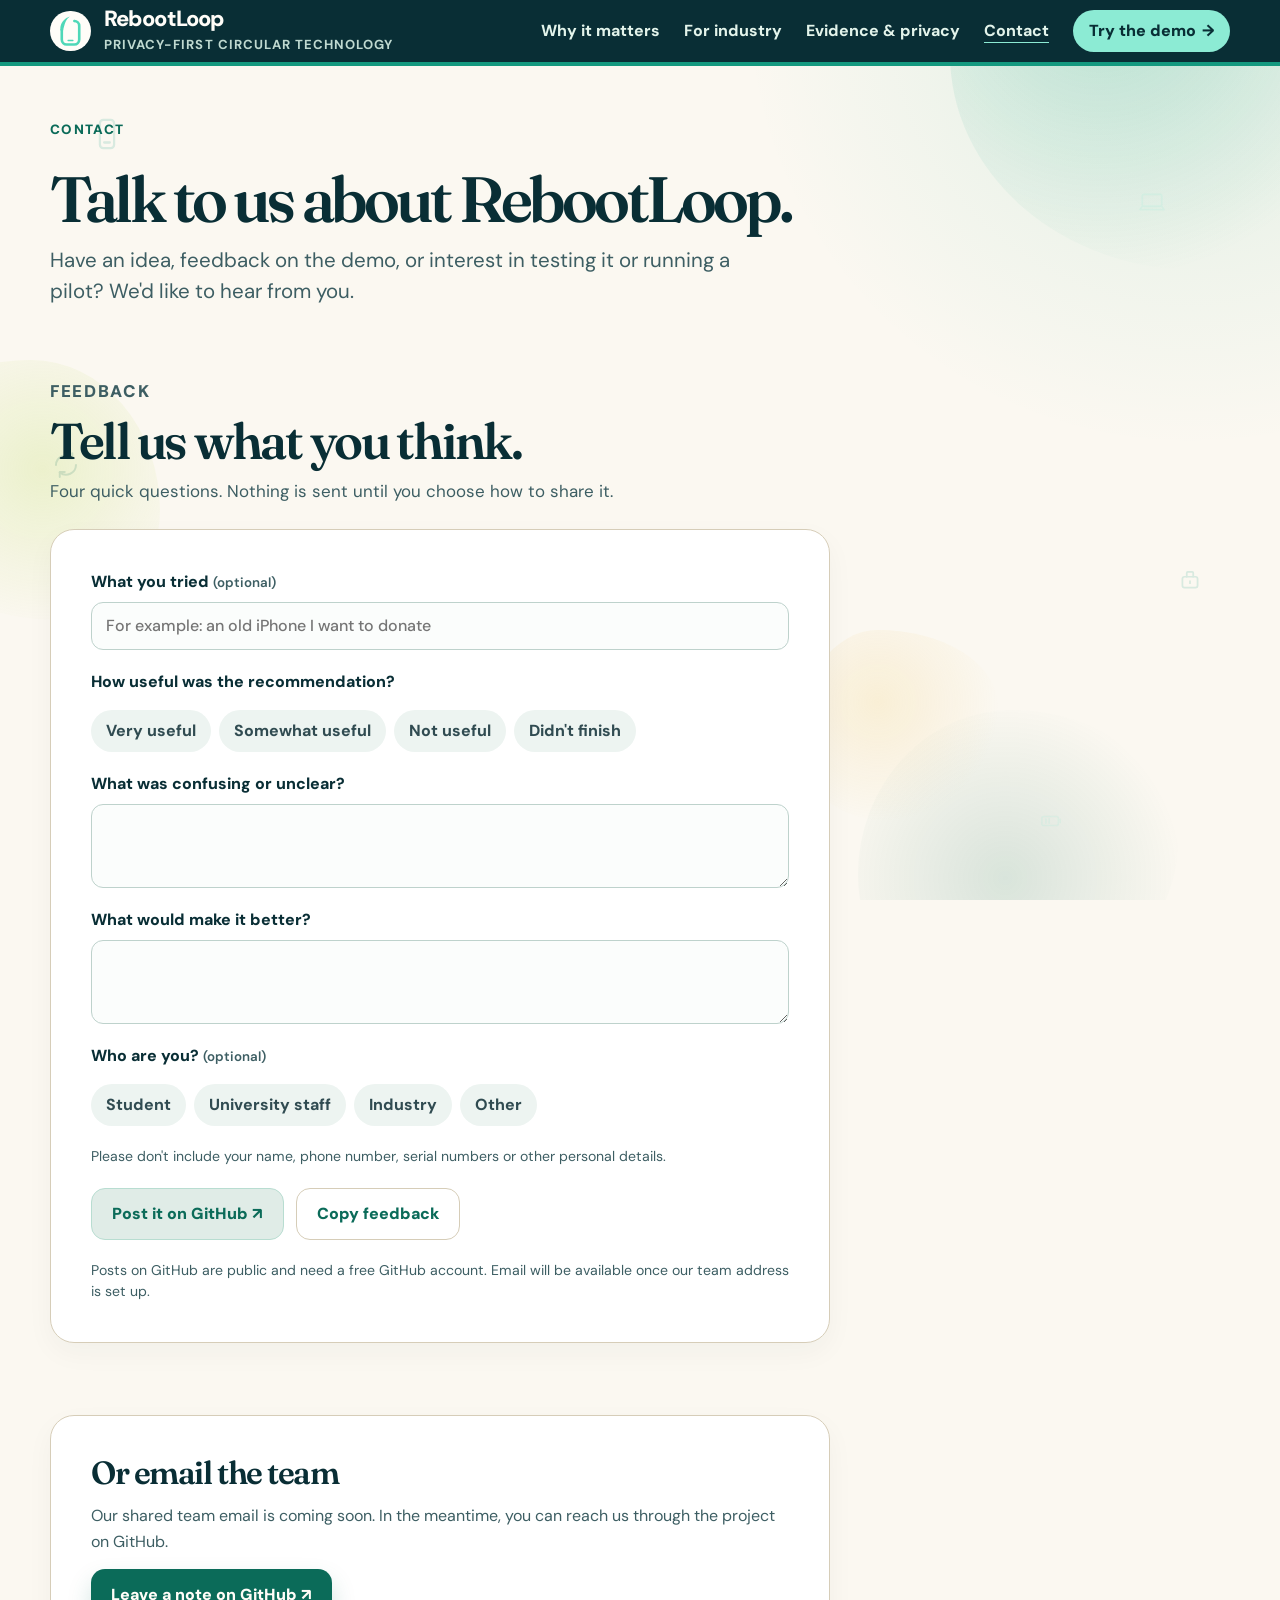
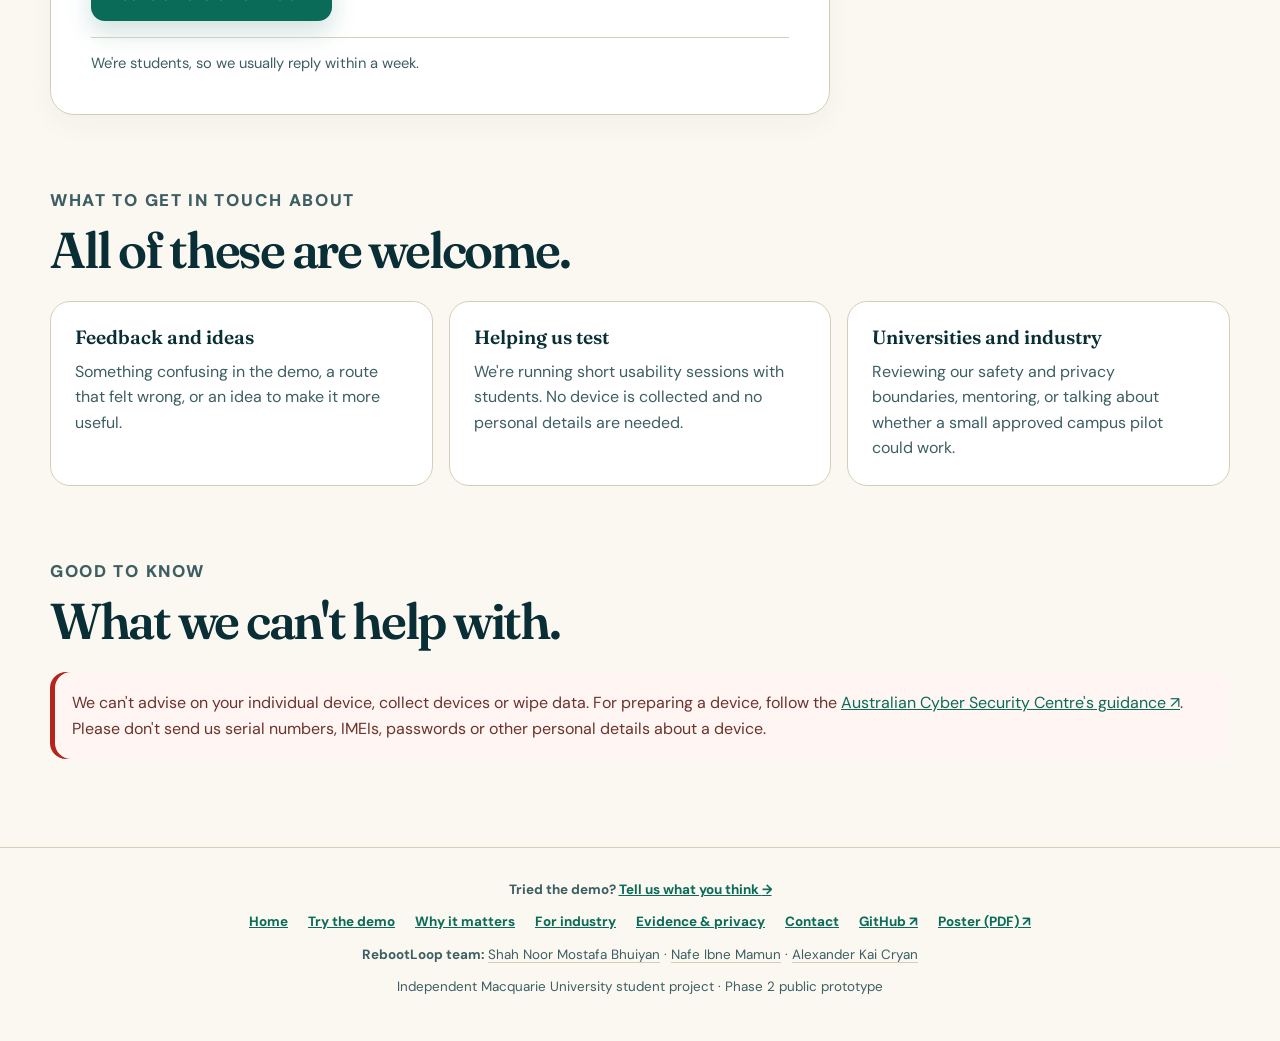
==== prototype/contact.html @ dacc7df3 "Rebrand site to the RebootLoop design system Swap the placeholder navy/lime palette and Inter type f" ====
<!doctype html>
<html lang="en">
<head>
  <meta charset="utf-8">
  <meta name="viewport" content="width=device-width, initial-scale=1">
  <meta name="theme-color" content="#092e35">
  <meta name="description" content="Get in touch with the RebootLoop team about ideas, feedback, testing or a pilot.">
  <title>Contact | RebootLoop</title>
  <link rel="icon" type="image/svg+xml" href="assets/brand/rebootloop-favicon.svg">
  <link rel="preconnect" href="https://fonts.googleapis.com">
  <link rel="preconnect" href="https://fonts.gstatic.com" crossorigin>
  <link rel="stylesheet" href="https://fonts.googleapis.com/css2?family=Fraunces:ital,opsz,wght@0,9..144,300..700;1,9..144,300..700&family=DM+Sans:ital,opsz,wght@0,9..40,400..700;1,9..40,400..700&display=swap">
  <link rel="stylesheet" href="styles.css">
</head>
<body class="site-page">
  <div class="ambient" aria-hidden="true">
    <span class="blob blob-1"></span>
    <span class="blob blob-2"></span>
    <span class="blob blob-3"></span>
    <span class="blob blob-4"></span>
    <span class="drift-icon icon-1"><svg viewBox="0 0 24 24" fill="none" stroke="currentColor" stroke-width="1.6" stroke-linecap="round" stroke-linejoin="round"><rect x="7" y="2" width="10" height="20" rx="2.4"/><line x1="10" y1="18" x2="14" y2="18"/></svg></span>
    <span class="drift-icon icon-2"><svg viewBox="0 0 24 24" fill="none" stroke="currentColor" stroke-width="1.6" stroke-linecap="round" stroke-linejoin="round"><rect x="3" y="5" width="18" height="11" rx="1.4"/><path d="M1 19h22l-2-3H3Z"/></svg></span>
    <span class="drift-icon icon-3"><svg viewBox="0 0 24 24" fill="none" stroke="currentColor" stroke-width="1.6" stroke-linecap="round" stroke-linejoin="round"><path d="M4 12a8 8 0 0 1 13-6"/><path d="M17 2.5v4h-4"/><path d="M20 12a8 8 0 0 1-13 6"/><path d="M7 21.5v-4h4"/></svg></span>
    <span class="drift-icon icon-4"><svg viewBox="0 0 24 24" fill="none" stroke="currentColor" stroke-width="1.6" stroke-linecap="round" stroke-linejoin="round"><rect x="5" y="9" width="14" height="10" rx="2"/><path d="M9 9V5.5a1 1 0 0 1 1-1h4a1 1 0 0 1 1 1V9"/><line x1="12" y1="13" x2="12" y2="15"/></svg></span>
    <span class="drift-icon icon-5"><svg viewBox="0 0 24 24" fill="none" stroke="currentColor" stroke-width="1.6" stroke-linecap="round" stroke-linejoin="round"><path d="M20 4C10 4 4 10 4 20c10 0 16-6 16-16Z"/><path d="M4 20 14 10"/></svg></span>
    <span class="drift-icon icon-6"><svg viewBox="0 0 24 24" fill="none" stroke="currentColor" stroke-width="1.6" stroke-linecap="round" stroke-linejoin="round"><rect x="2" y="7" width="18" height="10" rx="2"/><line x1="22" y1="10" x2="22" y2="14"/><line x1="6.5" y1="9.5" x2="6.5" y2="14.5"/><line x1="10" y1="9.5" x2="10" y2="14.5"/></svg></span>
  </div>
  <header class="site-header">
    <div class="header-inner">
      <a class="brand" href="index.html" aria-label="RebootLoop home">
        <div class="brand-mark" aria-hidden="true">
          <img src="assets/brand/rebootloop-mark-mint.svg" alt="">
        </div>
        <div>
          <div class="brand-name">RebootLoop</div>
          <div class="brand-sub">Privacy-first circular technology</div>
        </div>
      </a>
      <nav class="site-nav" aria-label="Site">
        <a href="why.html">Why it matters</a>
        <a href="industry.html">For industry</a>
        <a href="evidence.html">Evidence &amp; privacy</a>
        <a href="contact.html" aria-current="page">Contact</a>
        <a class="nav-cta" href="demo.html">Try the demo <span aria-hidden="true">→</span></a>
      </nav>
    </div>
  </header>

  <main class="page">
    <div class="page-head">
      <p class="eyebrow">Contact</p>
      <h1>Talk to us about RebootLoop.</h1>
      <p class="lead">Have an idea, feedback on the demo, or interest in testing it or running a pilot? We'd like to hear from you.</p>
    </div>

    <section class="feedback-card" id="feedback" aria-labelledby="feedback-title">
      <div class="band-head">
        <p class="eyebrow">Feedback</p>
        <h2 id="feedback-title">Tell us what you think.</h2>
        <p>Four quick questions. Nothing is sent until you choose how to share it.</p>
      </div>
      <form class="feedback-form" id="feedbackForm" novalidate>
        <label class="field" for="fbTried"><span>What you tried <small>(optional)</small></span>
          <input id="fbTried" name="tried" type="text" autocomplete="off" placeholder="For example: an old iPhone I want to donate">
        </label>
        <fieldset class="chip-group">
          <legend>How useful was the recommendation?</legend>
          <input id="fbUse1" type="radio" name="useful" value="Very useful"><label for="fbUse1">Very useful</label>
          <input id="fbUse2" type="radio" name="useful" value="Somewhat useful"><label for="fbUse2">Somewhat useful</label>
          <input id="fbUse3" type="radio" name="useful" value="Not useful"><label for="fbUse3">Not useful</label>
          <input id="fbUse4" type="radio" name="useful" value="Didn't finish"><label for="fbUse4">Didn't finish</label>
        </fieldset>
        <label class="field" for="fbConfusing"><span>What was confusing or unclear?</span>
          <textarea id="fbConfusing" name="confusing" rows="3"></textarea>
        </label>
        <label class="field" for="fbBetter"><span>What would make it better?</span>
          <textarea id="fbBetter" name="better" rows="3"></textarea>
        </label>
        <fieldset class="chip-group">
          <legend>Who are you? <small>(optional)</small></legend>
          <input id="fbWho1" type="radio" name="who" value="Student"><label for="fbWho1">Student</label>
          <input id="fbWho2" type="radio" name="who" value="University staff"><label for="fbWho2">University staff</label>
          <input id="fbWho3" type="radio" name="who" value="Industry"><label for="fbWho3">Industry</label>
          <input id="fbWho4" type="radio" name="who" value="Other"><label for="fbWho4">Other</label>
        </fieldset>
        <p class="field-note">Please don't include your name, phone number, serial numbers or other personal details.</p>
        <div class="button-row">
          <a class="primary-button" id="fbEmail" href="#" hidden>Email it to us</a>
          <a class="secondary-button" id="fbGitHub" href="https://github.com/RebootLoopMQ/RebootLoop/issues/new" target="_blank" rel="noopener noreferrer">Post it on GitHub ↗</a>
          <button class="quiet-button" type="button" id="fbCopy">Copy feedback</button>
        </div>
        <p class="copy-status" id="fbStatus" aria-live="polite"></p>
        <p class="field-note">Posts on GitHub are public and need a free GitHub account.<span id="fbEmailPending"> Email will be available once our team address is set up.</span></p>
      </form>
    </section>

    <section class="contact-card" aria-labelledby="email-title">
      <div class="contact-email" id="contactEmail" data-email="">
        <h2 id="email-title">Or email the team</h2>
        <div class="email-ready" hidden>
          <p class="email-address"><span id="emailText"></span></p>
          <div class="button-row">
            <a class="primary-button" id="emailLink" href="#">Write to us <span aria-hidden="true">→</span></a>
            <button class="quiet-button" type="button" id="copyEmail">Copy address</button>
          </div>
          <p class="copy-status" id="copyStatus" aria-live="polite"></p>
        </div>
        <div class="email-pending">
          <p>Our shared team email is coming soon. In the meantime, you can reach us through the project on GitHub.</p>
          <div class="button-row">
            <a class="primary-button" href="https://github.com/RebootLoopMQ/RebootLoop/issues" target="_blank" rel="noopener noreferrer">Leave a note on GitHub ↗</a>
          </div>
        </div>
      </div>
      <p class="contact-note">We're students, so we usually reply within a week.</p>
    </section>

    <section class="band" aria-labelledby="about-title">
      <div class="band-head">
        <p class="eyebrow">What to get in touch about</p>
        <h2 id="about-title">All of these are welcome.</h2>
      </div>
      <div class="feature-grid">
        <div class="feature"><h3>Feedback and ideas</h3><p>Something confusing in the demo, a route that felt wrong, or an idea to make it more useful.</p></div>
        <div class="feature"><h3>Helping us test</h3><p>We're running short usability sessions with students. No device is collected and no personal details are needed.</p></div>
        <div class="feature"><h3>Universities and industry</h3><p>Reviewing our safety and privacy boundaries, mentoring, or talking about whether a small approved campus pilot could work.</p></div>
      </div>
    </section>

    <section class="band" aria-labelledby="limits-title">
      <div class="band-head">
        <p class="eyebrow">Good to know</p>
        <h2 id="limits-title">What we can't help with.</h2>
      </div>
      <p class="limits">We can't advise on your individual device, collect devices or wipe data. For preparing a device, follow the <a href="https://www.cyber.gov.au/protect-yourself/securing-your-devices/how-secure-your-device/how-dispose-your-device-securely" target="_blank" rel="noopener noreferrer">Australian Cyber Security Centre's guidance ↗</a>. Please don't send us serial numbers, IMEIs, passwords or other personal details about a device.</p>
    </section>

  </main>

  <footer class="site-footer">
    <p class="footer-feedback">Tried the demo? <a href="contact.html#feedback">Tell us what you think <span aria-hidden="true">→</span></a></p>
    <nav class="footer-links" aria-label="Footer">
      <a href="index.html">Home</a>
      <a href="demo.html">Try the demo</a>
      <a href="why.html">Why it matters</a>
      <a href="industry.html">For industry</a>
      <a href="evidence.html">Evidence &amp; privacy</a>
      <a href="contact.html">Contact</a>
      <a href="https://github.com/RebootLoopMQ/RebootLoop" target="_blank" rel="noopener noreferrer">GitHub ↗</a>
      <a href="https://github.com/RebootLoopMQ/RebootLoop/blob/main/docs/poster-showcase.pdf" target="_blank" rel="noopener noreferrer">Poster (PDF) ↗</a>
    </nav>
    <p><strong>RebootLoop team:</strong> <a class="team-link" href="https://www.linkedin.com/in/shah-noor-mostafa-a42b8134a" target="_blank" rel="noopener noreferrer" aria-label="Shah Noor Mostafa Bhuiyan on LinkedIn">Shah Noor Mostafa Bhuiyan</a> · <a class="team-link" href="https://au.linkedin.com/in/nafe-ibne-mamun-7329b1255" target="_blank" rel="noopener noreferrer" aria-label="Nafe Ibne Mamun on LinkedIn">Nafe Ibne Mamun</a> · <a class="team-link" href="https://au.linkedin.com/in/kaicryan" target="_blank" rel="noopener noreferrer" aria-label="Alexander Kai Cryan on LinkedIn">Alexander Kai Cryan</a></p>
    <p>Independent Macquarie University student project · Phase 2 public prototype</p>
  </footer>
  <script>
    // Shows the team email once it is set in data-email; until then the GitHub fallback stays visible.
    const box = document.getElementById("contactEmail");
    const email = box.dataset.email.trim();
    if (email) {
      box.querySelector(".email-pending").hidden = true;
      box.querySelector(".email-ready").hidden = false;
      document.getElementById("emailText").textContent = email;
      document.getElementById("emailLink").href = `mailto:${email}?subject=${encodeURIComponent("About RebootLoop")}`;
      document.getElementById("copyEmail").addEventListener("click", async () => {
        const status = document.getElementById("copyStatus");
        try {
          await navigator.clipboard.writeText(email);
          status.textContent = "Copied.";
        } catch {
          getSelection().selectAllChildren(document.getElementById("emailText"));
          status.textContent = "Press Ctrl+C or Cmd+C to copy.";
        }
      });
    }

    // Feedback: nothing is sent from this page. The answers become a message the person can email, post on GitHub or copy.
    const form = document.getElementById("feedbackForm");
    const fbStatus = document.getElementById("fbStatus");
    const tried = new URLSearchParams(location.search).get("tried");
    if (tried) document.getElementById("fbTried").value = tried;

    function feedbackText() {
      const value = name => (form.elements[name].value || "").trim();
      const lines = [
        ["What I tried", value("tried")],
        ["How useful was the recommendation", value("useful")],
        ["What was confusing or unclear", value("confusing")],
        ["What would make it better", value("better")],
        ["Who I am", value("who")]
      ].filter(([, answer]) => answer).map(([question, answer]) => `${question}: ${answer}`);
      return lines.join("\n\n");
    }

    // "What I tried" alone isn't feedback yet; at least one of the questions needs an answer.
    const hasAnswers = () => ["useful", "confusing", "better"].some(name => (form.elements[name].value || "").trim());

    function updateShareLinks() {
      const text = feedbackText();
      const title = `Feedback: ${form.elements.tried.value.trim() || "RebootLoop demo"}`;
      document.getElementById("fbGitHub").href = `https://github.com/RebootLoopMQ/RebootLoop/issues/new?title=${encodeURIComponent(title)}&body=${encodeURIComponent(text)}`;
      if (email) document.getElementById("fbEmail").href = `mailto:${email}?subject=${encodeURIComponent(title)}&body=${encodeURIComponent(text)}`;
    }

    if (email) {
      document.getElementById("fbEmail").hidden = false;
      document.getElementById("fbEmailPending").hidden = true;
    }
    form.addEventListener("input", updateShareLinks);
    form.addEventListener("change", updateShareLinks);
    updateShareLinks();

    for (const id of ["fbEmail", "fbGitHub"]) {
      document.getElementById(id).addEventListener("click", event => {
        if (hasAnswers()) { fbStatus.textContent = ""; return; }
        event.preventDefault();
        fbStatus.textContent = "Answer at least one question first.";
      });
    }
    document.getElementById("fbCopy").addEventListener("click", async () => {
      if (!hasAnswers()) { fbStatus.textContent = "Answer at least one question first."; return; }
      const text = feedbackText();
      try {
        await navigator.clipboard.writeText(text);
        fbStatus.textContent = "Copied. Paste it wherever suits you.";
      } catch {
        fbStatus.textContent = "Couldn't copy here. Select your answers and copy them instead.";
      }
    });
  </script>
</body>
</html>
---- prototype/styles.css ----
/* RebootLoop shared styles: used by the demo and every site page.
   Brand overhaul 2026-10: values now come from the RebootLoop design
   system (teal/mint/paper/clay tokens) — names are kept as-is so every
   existing var() usage below still applies, just with the new palette. */
:root {
  color-scheme: light;
  --navy: #092e35;      /* surface-inverse / action (light) */
  --navy-2: #0e4048;     /* teal-800: mid teal, raised-on-dark */
  --ink: #092e35;        /* ink (light) */
  --muted: #3d5e63;      /* ink-muted (light) */
  --forest: #0b6b59;     /* accent-ink (light): links, primary-button fill */
  --teal: #14997f;       /* accent (light) */
  --mint: #e0ece7;       /* accent-soft (light): tinted fills */
  --pale: #fbf8f1;       /* paper-50: warm page background, never pure white */
  --lime: #8cebd4;       /* mint-300: bright pop accent (CTA pill, icons) */
  --gold: #f2c867;       /* amber-300 */
  --coral: #b3261e;      /* danger-fill (light): stop/safety-callout tone */
  --blue: #0e4048;       /* focus-ring (light) */
  --line: #d6cdb8;       /* line (light): paper-300 */
  --white: #fffdf8;      /* surface-raised (light): warm card fill, not pure #fff */
  --shadow: 0 22px 55px rgba(9, 46, 53, .10);
  --radius: 24px;
  --font-sans: "DM Sans", "Helvetica Neue", Arial, sans-serif;
  --font-serif: "Fraunces", "Iowan Old Style", Georgia, serif;
  /* Fluid sizes: each grows smoothly from a 620px-tall window to a 940px-tall one (and with width where noted). */
  --header-h: clamp(48px, calc(48px + (100vh - 620px) * .05), 64px);
  --gap: clamp(10px, calc(10px + (100vh - 620px) * .05), 26px);
  --pad-y: clamp(20px, calc(20px + (100vh - 620px) * .085), 48px);
  --pad-x: clamp(24px, 3.4vw, 56px);
  --field-h: clamp(34px, calc(34px + (100vh - 620px) * .03), 44px);
  --zoom: 1;
  --progress-h: clamp(38px, calc(38px + (100vh - 620px) * .02), 46px);
  --fs-h1: clamp(2rem, min(5vw, calc(2rem + (100vh - 620px) * .08)), 4.4rem);
  --fs-h2: clamp(1.5rem, min(2.8vw, calc(1.5rem + (100vh - 620px) * .025)), 2.4rem);
}

* { box-sizing: border-box; }
[hidden] { display: none !important; }
html { scroll-behavior: smooth; }
body {
  margin: 0;
  min-height: 100vh;
  background:
    radial-gradient(circle at 93% 0%, rgba(16, 167, 131, .12), transparent 28rem),
    var(--pale);
  color: var(--ink);
  font-family: var(--font-sans);
  font-size: 16px;
  line-height: 1.5;
}

button, input, select { font: inherit; }
button { cursor: pointer; }
a { color: var(--forest); }
a:focus-visible, button:focus-visible, input:focus-visible + label, select:focus-visible {
  outline: 4px solid rgba(47, 120, 183, .35);
  outline-offset: 3px;
}

.site-header {
  background: var(--navy);
  color: var(--white);
  border-bottom: 4px solid var(--teal);
}

.header-inner {
  width: min(1180px, calc(100% - 32px));
  min-height: var(--header-h);
  margin: 0 auto;
  display: flex;
  align-items: center;
  justify-content: space-between;
  gap: 22px;
}

.brand {
  display: flex;
  align-items: center;
  gap: 13px;
  min-width: 0;
  color: inherit;
  text-decoration: none;
}

.brand-mark {
  width: calc(var(--header-h) * .66);
  height: calc(var(--header-h) * .66);
  flex: 0 0 calc(var(--header-h) * .66);
  border-radius: 50%;
  background: var(--white);
  display: grid;
  place-items: center;
}

.brand-mark svg, .brand-mark img { width: 76%; height: 76%; }
.brand-name { font-size: clamp(1.2rem, calc(1.2rem + (100vh - 620px) * .01), 1.4rem); font-weight: 850; letter-spacing: -.04em; line-height: 1; }
.brand-sub { margin-top: 5px; color: #bfd9d0; font-size: .82rem; font-weight: 700; letter-spacing: .08em; text-transform: uppercase; }

.header-actions { display: flex; align-items: center; gap: 14px; }
.header-link { color: #e3f4eb; font-weight: 750; text-decoration-color: var(--lime); text-underline-offset: 5px; white-space: nowrap; }
.prototype-label {
  color: #d8ebe5;
  font-size: .84rem;
  font-weight: 700;
  text-align: right;
}

.reset-button {
  border: 1px solid rgba(255,255,255,.28);
  background: rgba(255,255,255,.08);
  color: var(--white);
  border-radius: 999px;
  padding: 10px 15px;
  font-weight: 750;
}
.reset-button:hover { background: rgba(255,255,255,.15); }

.shell {
  width: min(1180px, calc(100% - 32px));
  margin: 0 auto;
  padding: var(--gap) 0 42px;
}

.progress-wrap {
  background: rgba(255,255,255,.78);
  border: 1px solid var(--line);
  border-radius: 20px;
  padding: clamp(4px, calc(4px + (100vh - 620px) * .01), 8px) 16px;
  margin-bottom: var(--gap);
  box-shadow: 0 8px 30px rgba(9, 46, 53, .05);
}

.progress-track {
  display: grid;
  grid-auto-flow: column;
  grid-auto-columns: 1fr;
  gap: 8px;
  position: relative;
}
.progress-step[hidden] { display: none; }

.progress-step {
  color: #526a70;
  display: flex;
  align-items: center;
  justify-content: center;
  gap: 8px;
  min-width: 0;
  font-size: .84rem;
  font-weight: 800;
  text-transform: uppercase;
  letter-spacing: .04em;
}

.progress-step span {
  width: 28px;
  height: 28px;
  border-radius: 50%;
  display: grid;
  place-items: center;
  background: #e4eeeb;
  color: #4f666c;
  flex: 0 0 28px;
}

.progress-step.is-active { color: var(--forest); }
.progress-step.is-active span { background: var(--forest); color: white; }
.progress-step.is-complete { color: var(--teal); }
.progress-step.is-complete span { background: var(--mint); color: var(--forest); }

.screen { display: none; animation: reveal .28s ease; }
.screen.is-active { display: block; }
/* On desktop each step fills the window with its card centred, so the sections below start under the fold. */
@media (min-width: 621px) {
  .screen.is-active { display: flex; flex-direction: column; justify-content: center; min-height: calc(100vh / var(--zoom) - var(--header-h) - 4px - var(--gap) * 2 - var(--progress-h) - 9px); }
}
@keyframes reveal { from { opacity: 0; transform: translateY(8px); } to { opacity: 1; transform: none; } }

.surface {
  background: var(--white);
  border: 1px solid var(--line);
  border-radius: var(--radius);
  box-shadow: var(--shadow);
  overflow: hidden;
  overflow: clip; /* clip, not hidden, so the assessment footer can stay sticky */
}

.start-grid { display: grid; grid-template-columns: 1.35fr .85fr; }
.start-main { padding: calc(var(--pad-y) * 1.4) calc(var(--pad-x) * 1.4); display: flex; flex-direction: column; justify-content: center; }
.eyebrow {
  color: var(--forest);
  font-size: .84rem;
  font-weight: 850;
  letter-spacing: .10em;
  text-transform: uppercase;
  margin: 0 0 14px;
}
h1, h2, h3, p { margin-top: 0; }
h1, h2, h3, .aside-title { font-family: var(--font-serif); font-weight: 600; }
h1, h2 { text-wrap: balance; }
h1 { font-size: var(--fs-h1); line-height: .98; letter-spacing: -.06em; margin-bottom: calc(var(--gap) + 4px); max-width: 820px; }
h2 { font-size: clamp(2rem, 4vw, 3.15rem); line-height: 1.05; letter-spacing: -.045em; margin-bottom: 14px; }
h3 { font-size: 1.2rem; line-height: 1.2; margin-bottom: 9px; }
.lead { color: var(--muted); font-size: clamp(1.05rem, 2vw, 1.28rem); max-width: 720px; }

.primary-button, .secondary-button, .quiet-button {
  min-height: 52px;
  border-radius: 14px;
  padding: 13px 20px;
  font-weight: 850;
  border: 0;
  display: inline-flex;
  align-items: center;
  justify-content: center;
  gap: 9px;
}
.primary-button { background: var(--forest); color: var(--white); box-shadow: 0 12px 24px rgba(11, 107, 87, .18); }
.primary-button:hover { background: #075846; transform: translateY(-1px); }
.primary-button:disabled { opacity: .45; cursor: not-allowed; transform: none; }
.secondary-button { background: var(--mint); color: var(--forest); border: 1px solid #b8ddd1; }
.secondary-button:hover { background: #dcf1ea; }
.quiet-button { background: transparent; color: var(--forest); border: 1px solid var(--line); }
.quiet-button:hover { background: var(--pale); }
.button-row { display: flex; flex-wrap: wrap; gap: 12px; margin-top: var(--gap); }

.start-aside {
  background: var(--navy);
  color: white;
  padding: var(--pad-y) var(--pad-x);
  display: flex;
  flex-direction: column;
  justify-content: center;
  position: relative;
  isolation: isolate;
}
.start-aside::before {
  content: "";
  position: absolute;
  inset: 0;
  z-index: -1;
  background: radial-gradient(circle at 100% 0%, rgba(16, 167, 131, .32), transparent 52%);
}
.aside-title { font-size: clamp(1.4rem, calc(1.4rem + (100vh - 620px) * .02), 1.8rem); margin-bottom: calc(var(--gap) * .6); }
.promise-list { display: grid; gap: 14px; margin-top: 10px; }
.promise {
  display: grid;
  grid-template-columns: 40px 1fr;
  gap: 12px;
  align-items: start;
}
.promise-icon { width: 40px; height: 40px; border-radius: 12px; background: rgba(183, 216, 75, .15); color: var(--lime); display: grid; place-items: center; font-weight: 900; }
.promise strong { align-self: center; }

/* "More detail" toggles: secondary content sits one click away. */
.more-list { display: grid; gap: 2px; margin-top: calc(var(--gap) * 1.4); padding-top: calc(var(--gap) * .6); border-top: 1px solid var(--line); }
.more > summary { display: inline-flex; align-items: center; gap: 8px; padding: 6px 0; color: var(--forest); font-weight: 800; cursor: pointer; list-style: none; }
.more > summary::-webkit-details-marker { display: none; }
.more > summary::before { content: "▸"; font-size: .8em; transition: transform .15s ease; }
.more[open] > summary::before { transform: rotate(90deg); }
.more[open] { padding-bottom: var(--gap); }
.more-dark { margin-top: var(--gap); }
.more-dark > summary { color: var(--lime); }
.promise-detail { display: grid; gap: 6px; margin: 8px 0 0; padding-left: 18px; color: #c6dbd5; font-size: .9rem; }
.more-label { margin: var(--gap) 0 0; color: var(--muted); font-size: .78rem; font-weight: 800; letter-spacing: .06em; text-transform: uppercase; }
.more .route-destination { margin-top: 8px; }
.more .route-destination h3 { display: none; }
.more .assurance-levels { grid-template-columns: repeat(3, minmax(0, 1fr)); }
.steps-foot .more { flex: 1 1 320px; }
.finale-next .more { margin-top: 12px; }

/* Each question's helper text appears when that question is open or needs an answer. */
#assessmentForm .helper { display: none; }
#assessmentForm fieldset.is-open .helper, #assessmentForm fieldset.is-missing .helper { display: block; }
.notice {
  margin-top: 20px;
  padding: 16px;
  border: 1px solid rgba(255,255,255,.17);
  background: rgba(255,255,255,.07);
  border-radius: 14px;
  color: #e1efea;
  font-size: .92rem;
}

.content-head {
  padding: calc(var(--pad-y) * .6) 34px calc(var(--pad-y) * .5);
  display: flex;
  justify-content: space-between;
  align-items: end;
  gap: 24px;
}
.content-head h2 { font-size: clamp(1.7rem, 2.6vw, 2.1rem); margin-bottom: 0; }
.content-head .eyebrow { margin-bottom: 6px; }
.main-panel h2 { font-size: var(--fs-h2); margin-bottom: calc(var(--gap) * .6); }
.content-head p { margin: 0; color: var(--muted); font-size: .92rem; }

.presentation-shortcuts {
  display: flex;
  flex-wrap: wrap;
  align-items: center;
  justify-content: flex-end;
  gap: 10px;
}
.head-side { display: grid; justify-items: end; gap: 8px; flex: 0 1 auto; min-width: 0; }
.presentation-shortcuts strong { margin-right: 4px; font-size: .84rem; }
.shortcut {
  min-height: 40px;
  border: 1px solid #b7d9ce;
  border-radius: 999px;
  background: white;
  color: var(--forest);
  padding: 8px 14px;
  font-weight: 800;
}
.shortcut:hover { background: var(--mint); }

.assessment-form { padding: 12px 34px 0; }
/* Each question is a tile with its own icon. Tapping a tile opens its answers in a floating list. */
.tiles { display: grid; grid-template-columns: repeat(4, minmax(0, 1fr)); gap: 14px; padding: calc(var(--gap) + 4px) 0 6px; }
#assessmentForm fieldset.tile {
  position: relative;
  display: flex;
  flex-direction: column;
  align-items: flex-start;
  min-width: 0;
  min-height: clamp(140px, calc(140px + (100vh - 600px) * .2), 186px);
  margin: 0;
  padding: 16px 16px 14px;
  border: 1px solid var(--line);
  border-radius: 20px;
  background: #fbfdfc;
  transition: border-color .15s ease, background .15s ease, transform .15s ease, box-shadow .15s ease;
}
#assessmentForm fieldset.tile:hover { border-color: #9fcfbf; transform: translateY(-2px); box-shadow: 0 10px 24px rgba(9,46,53,.08); }
#assessmentForm fieldset.tile::before { content: attr(data-icon); display: grid; place-items: center; width: 46px; height: 46px; margin-bottom: 12px; border-radius: 14px; background: white; box-shadow: 0 4px 12px rgba(9,46,53,.08); font-size: 1.5rem; }
#assessmentForm fieldset.tile:has(input:checked) { border-color: #8dcab8; background: var(--mint); }
#assessmentForm fieldset.tile:has(input:checked)::after { content: "✓"; position: absolute; top: 14px; right: 14px; width: 26px; height: 26px; display: grid; place-items: center; border-radius: 50%; background: var(--forest); color: white; font-size: .8rem; font-weight: 900; }
#assessmentForm fieldset.tile.is-open { z-index: 6; border-color: var(--forest); box-shadow: 0 0 0 3px rgba(11,107,87,.15); }
#assessmentForm fieldset.tile.is-missing { border-color: var(--coral); background: #fff5f2; }
/* Floated so the legend is laid out inside the tile instead of on its border. */
#assessmentForm legend { float: left; width: 100%; padding: 0; text-align: left; font-size: 1rem; font-weight: 850; }
#assessmentForm .helper { margin: 4px 0 10px; color: var(--muted); font-size: .78rem; line-height: 1.35; }
.picker-trigger {
  margin-top: auto;
  width: 100%;
  min-height: 36px;
  display: flex;
  align-items: center;
  justify-content: space-between;
  gap: 8px;
  padding: 6px 12px;
  border: 1px solid #cfe0da;
  border-radius: 999px;
  background: white;
  color: var(--muted);
  font-size: .86rem;
  font-weight: 700;
  text-align: left;
  transition: .15s ease;
}
/* The whole tile is the click target. */
.picker-trigger::after { content: ""; position: absolute; inset: 0; border-radius: 20px; }
.picker-trigger.has-value { background: white; color: var(--forest); border-color: #b7d9ce; }
.picker-value { min-width: 0; overflow: hidden; text-overflow: ellipsis; white-space: nowrap; }
.picker-caret { flex: 0 0 auto; color: var(--forest); transition: transform .15s ease; }
fieldset.is-open .picker-trigger { border-color: var(--forest); }
fieldset.is-open .picker-caret { transform: rotate(180deg); }
fieldset.is-missing .picker-trigger { border-color: var(--coral); background: #fff5f2; }
.choices {
  display: none;
  position: absolute;
  top: calc(100% + 8px);
  left: 0;
  width: max(100%, 260px);
  z-index: 5;
  flex-direction: column;
  gap: 2px;
  padding: 6px;
  background: white;
  border: 1px solid var(--line);
  border-radius: 14px;
  box-shadow: 0 18px 40px rgba(9, 46, 53, .16);
}
fieldset.is-open .choices { display: flex; }
.device-q.is-open .choices { display: grid; grid-template-columns: 1fr 1fr; width: 540px; }
.tiles .tile:nth-child(4n) .choices { left: auto; right: 0; }
.choices input { position: absolute; opacity: 0; pointer-events: none; }
.choices label {
  display: flex;
  align-items: center;
  min-height: 38px;
  border-radius: 9px;
  color: #304b51;
  padding: 7px 12px;
  font-size: .9rem;
  font-weight: 720;
  cursor: pointer;
}
.choices label:hover { background: var(--mint); }
.choices input:checked + label { background: var(--forest); color: white; }
/* The eighth tile tracks progress with a ring. */
.tile-progress { display: flex; flex-direction: column; justify-content: center; align-items: center; gap: 10px; min-height: clamp(140px, calc(140px + (100vh - 600px) * .2), 186px); padding: 16px; border: 1px dashed #b7d9ce; border-radius: 20px; text-align: center; color: var(--muted); font-size: .86rem; font-weight: 700; }
.tile-progress.is-done { border-style: solid; border-color: var(--forest); background: var(--forest); color: white; }
.ring-wrap { position: relative; width: 76px; height: 76px; flex: 0 0 76px; }
.ring { width: 76px; height: 76px; transform: rotate(-90deg); }
.ring circle { fill: none; stroke-width: 7; }
.ring-track { stroke: #dcebe6; }
.ring-fill { stroke: var(--teal); stroke-linecap: round; transition: stroke-dashoffset .35s ease; }
.ring-count { position: absolute; inset: 0; display: flex; align-items: center; justify-content: center; color: var(--ink); font-size: 1.05rem; font-weight: 900; }
.ring-count small { color: var(--muted); font-size: .7rem; }
.tile-progress.is-done .ring-count, .tile-progress.is-done .ring-count small { color: white; }
.tile-progress.is-done .ring-track { stroke: rgba(255,255,255,.25); }
.tile-progress.is-done .ring-fill { stroke: var(--lime); }
@media (max-width: 1000px) {
  .tiles { grid-template-columns: repeat(2, minmax(0, 1fr)); }
  .tiles .tile:nth-child(4n) .choices { left: 0; right: auto; }
  .tiles .tile:nth-child(2n) .choices { left: auto; right: 0; }
}
.form-footer { position: sticky; bottom: 0; z-index: 2; display: flex; justify-content: space-between; align-items: center; gap: 18px; margin: 10px -34px 0; padding: 10px 34px 12px; background: rgba(255,255,255,.96); border-top: 1px solid var(--line); }
/* Let answer lists float past the card edge; the footer carries the rounded bottom instead. */
#screen-2 .surface { overflow: visible; }
.form-footer { border-radius: 0 0 var(--radius) var(--radius); }
.form-footer .button-row { margin-top: 0; flex: 0 0 auto; }
.form-footer .button-row button { min-height: 46px; padding-top: 10px; padding-bottom: 10px; }
.error-message { color: #a43d32; font-weight: 750; margin: 0; }
.form-note { margin: 0; color: var(--muted); font-size: .85rem; max-width: 560px; }
.form-status:has(.error-message:not(:empty)) .form-note { display: none; }

/* Screens with a single message sit in a narrower centred card so there is room around them. */
.focus-surface { max-width: 880px; margin-inline: auto; }
.main-panel { padding: var(--pad-y) var(--pad-x); }
.route-kicker { display: flex; flex-wrap: wrap; align-items: center; gap: 8px 14px; margin-bottom: calc(var(--gap) * .6); }
.route-kicker .eyebrow { margin: 0; }
.route-badge { display: inline-flex; border-radius: 999px; padding: 6px 12px; background: var(--mint); color: var(--forest); font-weight: 900; font-size: .84rem; letter-spacing: .06em; text-transform: uppercase; }
.route-badge.is-stop { background: #fff0ed; color: #a54034; }
.route-badge.is-specialist { background: #fff5de; color: #7f5a0a; }
.reason-list, .action-list, .summary-list { display: grid; gap: 8px; padding: 0; margin: 14px 0 0; list-style: none; }
.reason-list, .action-list, .summary-list { margin-top: var(--gap); }
.reason-list li, .action-list li { display: grid; grid-template-columns: 28px 1fr; gap: 10px; align-items: start; }
.reason-list li::before, .action-list li::before { content: "✓"; width: 26px; height: 26px; border-radius: 50%; display: grid; place-items: center; background: var(--mint); color: var(--forest); font-weight: 900; }
.summary-list { grid-template-columns: repeat(auto-fill, minmax(105px, 1fr)); column-gap: 16px; }
.summary-list li { border-bottom: 1px solid var(--line); padding-bottom: 7px; }
.summary-list span { display: block; color: var(--muted); font-size: .78rem; font-weight: 800; text-transform: uppercase; letter-spacing: .06em; }
.summary-list strong { display: block; margin-top: 2px; }
.safety-callout { margin-top: var(--gap); border-left: 5px solid var(--coral); border-radius: 13px; padding: calc(var(--gap) + 2px) 16px; background: #fff5f2; color: #6b332c; }
.route-layout .reason-list { grid-template-columns: repeat(2, minmax(0, 1fr)); column-gap: 20px; font-size: .95rem; }
.route-layout .safety-callout { font-size: .95rem; }
.route-reason { font-size: 1.05rem; line-height: 1.6; margin-bottom: 0; color: var(--muted); max-width: 680px; }

.checklist { display: grid; gap: 8px; margin: 16px 0; }
.check-item { position: relative; }
.check-item input { position: absolute; opacity: 0; }
.check-item label {
  display: grid;
  grid-template-columns: 32px 1fr;
  gap: 12px;
  align-items: start;
  border: 1px solid var(--line);
  border-radius: 15px;
  padding: 10px 14px;
  background: #fbfdfc;
  cursor: pointer;
}
.check-item label::before { content: ""; width: 27px; height: 27px; border: 2px solid #9bb5ad; border-radius: 8px; background: white; }
.check-item input:checked + label { border-color: #8dcab8; background: var(--mint); }
.check-item input:checked + label::before { content: "✓"; background: var(--forest); border-color: var(--forest); color: white; display: grid; place-items: center; font-weight: 900; }
.check-item strong { display: block; margin-bottom: 2px; }
.check-item small { color: var(--muted); font-size: .85rem; }
.official-link { display: inline-flex; align-items: center; gap: 7px; margin-top: 8px; font-weight: 800; }
.assurance-card { background: var(--navy); color: white; border-radius: 18px; padding: 22px; }
.assurance-card p { color: #c6dbd5; }
.assurance-levels { display: grid; gap: 10px; margin-top: 16px; }
.assurance-level { border: 1px solid rgba(255,255,255,.16); border-radius: 12px; padding: 12px; }
.assurance-level.is-current { border-color: var(--lime); background: rgba(183,216,75,.10); }
.assurance-level strong { color: var(--lime); }

.impact-hero { position: relative; overflow: hidden; background: var(--navy); color: white; border-radius: var(--radius) var(--radius) 0 0; padding: clamp(28px, 5vw, 48px); }
.impact-hero::before, .impact-hero::after { content: ""; position: absolute; border-radius: 50%; pointer-events: none; }
.impact-hero::before { width: 340px; height: 340px; right: -120px; top: -150px; background: rgba(16,167,131,.22); }
.impact-hero::after { width: 180px; height: 180px; left: -70px; bottom: -90px; background: rgba(183,216,75,.12); }
.impact-hero > * { position: relative; z-index: 1; }
.impact-hero .eyebrow { color: var(--lime); }
.impact-hero h2 { color: white; font-size: clamp(2rem, 4.4vw, 3.2rem); line-height: 1.04; max-width: 760px; }
.impact-lede { color: #cde1dc; font-size: 1.1rem; max-width: 640px; margin: 14px 0 0; }
.finale { overflow: hidden; }
.finale-hero { border-radius: 0; padding: var(--pad-y) var(--pad-x) calc(var(--pad-y) * .6); }
.finale-hero .eyebrow { margin-bottom: 4px; }
.finale-top { display: grid; grid-template-columns: 1.15fr .85fr; gap: 28px; align-items: center; }
.finale-hero h2 { font-size: clamp(1.8rem, 3.2vw, 2.6rem); margin: 0; }
.finale-hero .impact-lede { margin: 10px 0 0; font-size: 1rem; }
.finale-stat { border: 1px solid rgba(255,255,255,.18); border-radius: 20px; padding: 18px 20px; background: rgba(255,255,255,.06); }
.finale-stat strong { display: block; color: var(--lime); font-size: clamp(2.6rem, 5vw, 3.8rem); line-height: 1; letter-spacing: -.04em; }
.finale-stat span { display: block; margin-top: 6px; color: #e3efeb; font-weight: 700; font-size: .95rem; }
.finale-stat small { display: block; margin-top: 4px; color: #a9c7be; font-size: .8rem; }
.finale-stat small a { color: #cbe987; }
.finale-session { margin: 4px 0 0; color: var(--muted); font-size: .88rem; }
.finale-session strong { color: var(--ink); }
.finale-next { padding: calc(var(--pad-y) * .7) var(--pad-x) calc(var(--pad-y) * .6); }
.finale-next .eyebrow { margin-bottom: 2px; }
.finale-next h3 { margin: 0 0 12px; }
.next-links { display: grid; grid-template-columns: repeat(auto-fit, minmax(240px, 1fr)); gap: 12px; }
.next-link { display: grid; grid-template-columns: 48px 1fr auto; gap: 14px; align-items: center; padding: 13px 16px; border: 1px solid #b7d9ce; border-radius: 18px; background: var(--mint); color: var(--ink); text-decoration: none; transition: .15s ease; }
.next-link:hover { border-color: var(--forest); transform: translateY(-1px); box-shadow: 0 8px 18px rgba(11,107,87,.12); }
.next-link:first-child { background: var(--forest); border-color: var(--forest); color: white; }
.next-link:first-child small { color: #d5eee6; }
.next-icon { width: 48px; height: 48px; border-radius: 14px; background: white; display: grid; place-items: center; font-size: 1.4rem; }
.next-link strong { display: block; font-size: 1.02rem; }
.next-link small { display: block; margin-top: 2px; color: var(--muted); }
.next-arrow { font-size: 1.3rem; font-weight: 900; }
.finale-foot { display: flex; justify-content: space-between; align-items: center; gap: 12px; flex-wrap: wrap; margin-top: 14px; }
.save-inline { display: flex; align-items: center; flex-wrap: wrap; gap: 6px 8px; }
.save-inline > span:first-child { font-weight: 850; font-size: .88rem; margin-right: 2px; }
.save-inline a, .save-inline button { display: inline-flex; align-items: center; gap: 5px; min-height: 34px; padding: 5px 11px; border: 1px solid var(--line); border-radius: 999px; background: white; color: var(--ink); font: inherit; font-size: .84rem; font-weight: 800; text-decoration: none; cursor: pointer; }
.save-inline .save-confirm { flex-basis: 100%; color: var(--forest); font-size: .84rem; font-weight: 800; }
.save-inline .save-confirm:empty { display: none; }
.finale-buttons { margin: 0; }
.finale-buttons button { min-height: 40px; padding: 8px 13px; font-size: .9rem; }
.finale-note { margin: 10px 0 0; color: var(--muted); font-size: .72rem; }
.save-confirm { margin: 10px 0 0; min-height: 1.2em; font-weight: 800; color: var(--forest); font-size: .9rem; }
.help-links { display: flex; flex-wrap: wrap; gap: 4px 20px; }
.steps-foot { display: flex; flex-wrap: wrap; justify-content: space-between; align-items: center; gap: 4px 24px; margin-top: var(--gap); }
.steps-foot .micro-note { flex: 1 1 280px; min-width: 0; margin: 0; max-width: 560px; }
.steps-foot .button-row { margin-top: 0; }
.help-links a { font-weight: 850; }
.steps-head { display: flex; justify-content: space-between; align-items: end; gap: 16px; flex-wrap: wrap; }
.steps-progress { flex: 1 1 220px; max-width: 320px; }
.steps-progress span { display: block; font-size: .85rem; font-weight: 800; color: var(--muted); margin-bottom: 6px; text-align: right; }
.steps-bar { height: 10px; border-radius: 99px; background: var(--mint); overflow: hidden; }
.steps-bar i { display: block; height: 100%; width: 0; background: linear-gradient(90deg, var(--teal), var(--lime)); transition: width .4s ease; }
.action-cards { display: grid; grid-template-columns: repeat(auto-fit, minmax(360px, 1fr)); align-items: start; gap: 12px; margin-top: var(--gap); }
.action-card { border: 1px solid var(--line); border-radius: 20px; padding: calc(var(--pad-y) * .55 + 4px) 18px; background: white; transition: .2s ease; }
.action-card.is-done { border-color: #8dcab8; background: var(--mint); }
.action-top { display: grid; grid-template-columns: calc(var(--field-h) + 4px) 1fr; gap: 14px; align-items: start; }
.action-num { width: calc(var(--field-h) + 4px); height: calc(var(--field-h) + 4px); border-radius: 14px; display: grid; place-items: center; background: var(--navy); color: var(--lime); font-weight: 900; font-size: 1.2rem; }
.action-card.is-done .action-num { background: var(--forest); color: white; }
.action-card h3 { margin: 2px 0 4px; }
.action-card p { margin: 0; color: var(--muted); }
.action-time { font-size: .8rem; font-weight: 850; color: var(--forest); text-transform: uppercase; letter-spacing: .06em; }
.action-links { display: flex; flex-wrap: wrap; gap: 10px; margin-top: 12px; }
.action-links .primary-button, .action-links .secondary-button { min-height: 44px; padding: 9px 16px; }
.action-links a { text-decoration: none; }
/* Floated so the card's text can use the full width below the button. */
.done-toggle { float: right; margin: 0 0 6px 12px; border: 2px solid var(--forest); background: white; color: var(--forest); border-radius: 999px; padding: 8px 14px; font-weight: 850; cursor: pointer; white-space: nowrap; }
.action-card.is-done .done-toggle { background: var(--forest); color: white; }
.action-card details { margin-top: 10px; }
.action-card summary { cursor: pointer; font-weight: 800; color: var(--forest); }
.action-card .checklist { margin: 12px 0 0; }
.action-card ul.plain { margin: 12px 0 0; padding-left: 20px; display: grid; gap: 6px; color: var(--ink); }
.handover-slip { position: relative; margin-top: 16px; border: 2px dashed #9bb5ad; border-radius: 16px; padding: 24px 22px 20px; background: #fffdf6; }
.slip-cut { position: absolute; top: -12px; left: 18px; padding: 0 8px; background: white; color: var(--muted); font-size: .74rem; font-weight: 850; letter-spacing: .06em; text-transform: uppercase; }
.action-card.is-done .slip-cut { background: var(--mint); }
.handover-slip h4 { margin: 0; font-size: 1.1rem; }
.handover-slip ol { margin: 12px 0 0; padding-left: 20px; display: grid; gap: 7px; }
.slip-contact { margin-top: 16px; padding-bottom: 4px; border-bottom: 1px solid #9bb5ad; color: var(--muted); font-size: .85rem; }

.demo-label { margin-top: 12px; color: var(--muted); font-size: .82rem; }

.route-destination { margin-top: var(--gap); border: 1px solid #b7d9ce; background: var(--mint); border-radius: 17px; padding: calc(var(--gap) + 4px) 18px; }
.route-destination h3 { font-size: 1.08rem; margin-bottom: 4px; }
.route-destination p { margin: 0 0 6px; color: #315750; font-size: .94rem; }
.route-destination a { font-weight: 850; }
.route-destination small { display: block; margin-top: 5px; color: #43645c; }
.micro-note { color: var(--muted); font-size: .88rem; }
.below { margin-top: 26px; display: grid; grid-template-columns: minmax(0, 1fr); gap: 22px; }
.section-card { background: white; border: 1px solid var(--line); border-radius: var(--radius); padding: clamp(24px,4vw,40px); box-shadow: 0 10px 28px rgba(9,46,53,.04); scroll-margin-top: 18px; }
.section-intro { max-width: 800px; color: var(--muted); font-size: 1.06rem; }
.fact-grid, .path-grid, .plan-grid { display: grid; gap: 15px; grid-template-columns: repeat(3,minmax(0,1fr)); margin-top: 20px; }
.fact, .path, .plan-step { border: 1px solid var(--line); border-radius: 17px; padding: 20px; background: #fbfdfc; }
.fact strong { display: block; font-size: clamp(1.65rem,3vw,2.5rem); letter-spacing: -.05em; line-height: 1.1; color: var(--forest); }
.fact span { display: block; color: var(--muted); margin-top: 8px; }
.path h3, .plan-step h3 { margin: 5px 0 8px; }
.path p, .plan-step p { margin: 0; color: var(--muted); }
.path-number { display: inline-grid; place-items: center; width: 31px; height: 31px; border-radius: 9px; background: var(--mint); color: var(--forest); font-weight: 900; }
.plan-step .path-number { width: auto; padding: 0 9px; }
.carbon-card { background: var(--navy); color: white; border-radius: 22px; padding: clamp(22px,4vw,36px); margin-top: 26px; display: grid; grid-template-columns: .9fr 1.1fr; gap: 34px; }
.carbon-card .eyebrow { color: var(--lime); }
.carbon-card h3 { font-size: clamp(1.5rem,3vw,2.25rem); }
.carbon-card p { color: #cde1dc; }
.carbon-card a { color: #cbe987; }
.carbon-card > * { min-width: 0; }
.carbon-control { display: grid; gap: 10px; align-content: center; }
.carbon-control label { font-weight: 800; }
.carbon-control select { width: 100%; border: 2px solid #9bcab8; border-radius: 12px; padding: 12px; background: white; color: var(--ink); }
.carbon-result { border: 1px solid rgba(255,255,255,.22); border-radius: 16px; padding: 16px 20px; background: rgba(255,255,255,.07); }
.carbon-result strong { display: block; font-size: clamp(2rem,4vw,3rem); color: var(--lime); line-height: 1; }
.carbon-result span { display: block; margin-top: 8px; color: #d5e7df; }
.status-table { width: 100%; border-collapse: collapse; margin-top: 18px; }
.status-table th, .status-table td { padding: 13px 12px; border-bottom: 1px solid var(--line); text-align: left; vertical-align: top; }
.status-table th { background: var(--mint); color: var(--forest); }
.status-table td:nth-child(2) { font-weight: 800; white-space: nowrap; }
.status-table-wrap { overflow-x: auto; }
.status-pill { display: inline-block; padding: 4px 9px; border-radius: 99px; background: #fff0d1; color: #71500b; font-size: .85rem; }
.status-pill.proposed { background: #e9f1f8; color: #285478; }
.business-card { margin-top: 20px; border-left: 5px solid var(--teal); background: var(--mint); border-radius: 14px; padding: 18px 20px; }
.business-card p { margin: 7px 0 0; }
.callout-row { display: flex; justify-content: space-between; align-items: center; gap: 18px; flex-wrap: wrap; margin-top: 22px; }
.privacy-note { background: #f0f7f5; padding: 16px 20px; border-radius: 14px; }
.privacy-note p { margin: 0; }

.source-strip {
  margin-top: 20px;
  border-radius: 18px;
  padding: 18px 22px;
  background: #e8f0ed;
  color: #405c62;
  font-size: .84rem;
}
.source-strip strong { color: var(--ink); }
.source-strip a { white-space: nowrap; }

.site-footer { padding: 18px 16px 34px; text-align: center; color: var(--muted); font-size: .84rem; }

@media (max-width: 900px) {
  .start-grid { grid-template-columns: 1fr; }
  .assurance-levels { grid-template-columns: repeat(3, minmax(0, 1fr)); }
  .carbon-card { grid-template-columns: 1fr; }
  .fact-grid, .path-grid, .plan-grid { grid-template-columns: 1fr 1fr; }
  .start-aside { border-left: 0; border-top: 1px solid var(--line); }
  .progress-step { font-size: 0; gap: 0; }
  .progress-step span { font-size: .84rem; }
  .prototype-label { display: none; }
}

/* Large monitors: scale the whole page up so it doesn't sit as a small column in a big window. */
@media (min-width: 1800px) and (min-height: 1000px) { :root { --zoom: 1.15; } }
@media (min-width: 2300px) and (min-height: 1250px) { :root { --zoom: 1.35; } }
body { zoom: var(--zoom); }


/* Wide but short windows: dock the progress bar into the header bar to free a whole row. */
@media (max-height: 780px) and (min-width: 1024px) {
  :root { --progress-h: 0px; }
  .progress-wrap { position: absolute; top: calc(var(--header-h) / 2); left: 50%; z-index: 3; width: min(600px, 44vw); margin: 0; padding: 0; transform: translate(-50%, -50%); background: none; border: 0; box-shadow: none; }
  .progress-track { grid-auto-columns: auto; justify-content: space-between; gap: 14px; }
  .progress-step { color: #9fc3b8; font-size: .7rem; letter-spacing: .02em; white-space: nowrap; }
  .progress-step span { width: 22px; height: 22px; flex-basis: 22px; background: rgba(255,255,255,.12); color: #d8ebe5; }
  .progress-step.is-active { color: white; }
  .progress-step.is-active span { background: var(--teal); color: white; }
  .progress-step.is-complete { color: #cbe987; }
  .progress-step.is-complete span { background: rgba(183,216,75,.2); color: var(--lime); }
}
@media (max-height: 780px) and (min-width: 1024px) and (max-width: 1179px) {
  .progress-wrap { width: min(300px, 30vw); }
  .progress-step { font-size: 0; gap: 0; }
  .progress-step span { font-size: .72rem; }
}

/* Extras that disappear as the window gets shorter, least important first.
   Safety warnings, privacy notes and partnership disclaimers are never hidden. Phones keep everything and scroll. */
@media (max-height: 780px) and (min-width: 621px) {
  .brand-sub, .prototype-label { display: none; }
}
@media (max-height: 700px) and (min-width: 621px) {
  .content-head .eyebrow, .route-kicker .eyebrow, #screen-4 .main-panel > .eyebrow, .steps-head .eyebrow, .finale-next .eyebrow,
  .start-aside .eyebrow, .demo-label, .action-time { display: none; }
  .promise-list { gap: 8px; margin-top: 4px; }
  .promise { grid-template-columns: 32px 1fr; gap: 10px; }
  .promise-icon { width: 32px; height: 32px; border-radius: 10px; }
  .notice { margin-top: 10px; padding: 10px 12px; font-size: .86rem; }
  .route-reason { font-size: .95rem; }
  .route-layout .reason-list, .route-layout .safety-callout, .route-destination p, .action-card p, .action-card ul.plain { font-size: .88rem; }
  .route-destination small { font-size: .78rem; }
}
@media (max-height: 620px) and (min-width: 621px) {
  .start-main > .eyebrow, .presentation-shortcuts strong { display: none; }
  .route-reason, .route-layout .reason-list, .route-layout .safety-callout, .route-destination p { font-size: .84rem; }
  .route-destination h3 { font-size: 1rem; margin-bottom: 2px; }
}

@media (max-width: 620px) {
  .header-inner { min-height: 76px; }
  .brand-sub { display: none; }
  .brand-mark { width: 44px; height: 44px; flex-basis: 44px; }
  .brand-name { font-size: 1.35rem; }
  .header-link { display: none; }
  .reset-button { padding: 9px 12px; font-size: .85rem; }
  .shell { width: min(100% - 20px, 1180px); padding-top: 12px; }
  .progress-wrap { padding: 12px; }
  .start-main, .start-aside, .main-panel { padding: 26px 22px; }
  .more .assurance-levels { grid-template-columns: 1fr; }
  .content-head, .assessment-form { padding-left: 22px; padding-right: 22px; }
  .content-head { align-items: start; flex-direction: column; }
  .head-side { justify-items: start; }
  .tiles { gap: 10px; }
  #assessmentForm fieldset.tile { min-height: 160px; padding: 14px 12px 12px; }
  #assessmentForm fieldset.tile.is-open { grid-column: 1 / -1; }
  .choices, .device-q.is-open .choices, .tiles .tile:nth-child(n) .choices { position: static; width: auto; margin-top: 10px; box-shadow: none; }
  .device-q.is-open .choices { grid-template-columns: 1fr; }
  .tile-progress { min-height: 160px; }
  .presentation-shortcuts { justify-content: flex-start; }
  .form-footer { position: static; flex-direction: column; align-items: stretch; margin-left: -22px; margin-right: -22px; padding: 12px 22px 18px; gap: 10px; }
  .form-footer .button-row { width: 100%; margin: 0; }
  .form-footer button { flex: 1; }
  .finale-top { grid-template-columns: 1fr; }
  .action-top { grid-template-columns: 40px 1fr; }
  .action-num { width: 40px; height: 40px; }
  .fact-grid, .path-grid, .plan-grid { grid-template-columns: 1fr; }
  .route-layout .reason-list { grid-template-columns: 1fr; }
  .source-strip a { white-space: normal; }
}

@media print {
  /* Printing is only offered for the next-owner note. */
  .demo-page * { visibility: hidden !important; }
  #handoverSlip, #handoverSlip * { visibility: visible !important; }
  #handoverSlip { position: absolute; left: 0; top: 0; width: 100%; margin: 0; print-color-adjust: exact; -webkit-print-color-adjust: exact; }
}

@media (prefers-reduced-motion: reduce) {
  *, *::before, *::after { scroll-behavior: auto !important; animation-duration: .01ms !important; transition-duration: .01ms !important; }
}

/* ---- Site pages: home, why it matters, for industry, evidence & privacy ---- */
a.primary-button, a.secondary-button, a.quiet-button { text-decoration: none; }
.site-nav { display: flex; align-items: center; gap: 24px; }
.site-nav a:not(.nav-cta) { color: #e3f4eb; font-weight: 750; text-decoration: none; white-space: nowrap; }
.site-nav a:not(.nav-cta):hover, .site-nav a[aria-current="page"] { text-decoration: underline; text-decoration-color: var(--lime); text-underline-offset: 6px; }
.nav-cta { display: inline-flex; align-items: center; gap: 6px; min-height: 42px; padding: 8px 16px; border-radius: 999px; background: var(--lime); color: var(--navy); font-weight: 850; text-decoration: none; white-space: nowrap; }
.nav-cta:hover { background: #c6e36a; }

.page { width: min(1180px, calc(100% - 32px)); margin: 0 auto; padding: clamp(32px, 6vh, 64px) 0 72px; display: grid; grid-template-columns: minmax(0, 1fr); gap: clamp(48px, 8vh, 88px); }
.page-head { display: grid; gap: 14px; max-width: 780px; }
.page-head h1 { margin: 0; font-size: clamp(2.4rem, 5vw, 4rem); }
.page-head .lead { margin: 0; }

.home-hero { display: grid; grid-template-columns: minmax(0, 1.05fr) minmax(0, .95fr); gap: clamp(32px, 5vw, 64px); align-items: center; }
/* On desktop the hero gets the first screen to itself. */
@media (min-width: 961px) {
  .home-hero { min-height: calc(100vh / var(--zoom) - var(--header-h) - 4px - clamp(32px, 6vh, 64px) - 16px); }
}
.hero-copy { display: grid; gap: 20px; justify-items: start; }
.hero-copy .lead { margin: 0; max-width: 46ch; text-wrap: balance; }
.hero-copy .button-row { margin: 0; }
.slogan span { display: block; }
.slogan { margin: 0; max-width: 32ch; padding-left: 16px; border-left: 4px solid var(--lime); color: var(--forest); font-size: clamp(1.1rem, 1.6vw, 1.35rem); font-weight: 800; line-height: 1.3; letter-spacing: -.025em; text-wrap: balance; }
.slogan span:first-child { color: var(--ink); font-weight: 900; }
.hero-tags { display: flex; flex-wrap: wrap; gap: 8px; margin: 0; padding: 0; list-style: none; }
.hero-tags li { display: inline-flex; align-items: center; gap: 6px; padding: 5px 12px; border: 1px solid var(--line); border-radius: 999px; background: white; color: var(--muted); font-size: .85rem; font-weight: 750; }
.hero-tags li::before { content: "✓"; color: var(--teal); font-weight: 900; }
.award { display: inline-flex; align-items: center; gap: 10px; margin: 0; padding: 4px 14px 4px 4px; border: 1px solid var(--line); border-radius: 999px; background: rgba(255,255,255,.75); color: var(--ink); font-size: .82rem; font-weight: 650; }
.award-tag { padding: 4px 10px; border-radius: 999px; background: var(--forest); color: white; font-size: .74rem; font-weight: 850; letter-spacing: .04em; font-variant-numeric: tabular-nums; }
.award-org { color: var(--muted); }
@media (max-width: 620px) { .award-org { display: none; } }
.sr-only { position: absolute; width: 1px; height: 1px; overflow: hidden; clip: rect(0 0 0 0); white-space: nowrap; }

/* Hero type: a heavy sans headline with one italic serif accent, and a quieter pull-quote line under it. */
.hero-copy h1 { margin: 0; font-size: clamp(2.2rem, 3.9vw, 3.5rem); line-height: 1; letter-spacing: -.055em; }
.hero-copy h1 em { position: relative; z-index: 0; padding: 0 .06em; color: var(--forest); font-style: italic; font-weight: 600; letter-spacing: -.02em; white-space: nowrap; }
.hero-copy h1 em::after { content: ""; position: absolute; z-index: -1; left: 0; right: 0; bottom: .08em; height: .32em; border-radius: 4px; background: var(--lime); opacity: .55; }
.hero-figure { margin: 0; }
.hero-figure img { display: block; width: 100%; max-width: 100%; height: auto; aspect-ratio: 3 / 2; object-fit: cover; border-radius: var(--radius); box-shadow: var(--shadow); }
.hero-figure figcaption { margin-top: 12px; color: var(--muted); font-size: .9rem; }

.band { display: grid; gap: 24px; }
.band-head { display: grid; gap: 10px; max-width: 760px; }
.band-head h2 { margin: 0; }
.band-head p { margin: 0; color: var(--muted); font-size: 1.06rem; line-height: 1.6; }
.stat-row { display: grid; grid-template-columns: repeat(2, minmax(0, 1fr)); gap: 16px; }
.stat { display: grid; gap: 8px; padding: 26px; border-radius: 22px; background: white; border: 1px solid var(--line); }
.stat strong { color: var(--forest); font-size: clamp(2.2rem, 4vw, 3rem); line-height: 1; letter-spacing: -.04em; }
.stat span { color: var(--muted); }
.feature-grid { display: grid; grid-template-columns: repeat(auto-fit, minmax(240px, 1fr)); gap: 16px; }
.feature { display: grid; gap: 10px; align-content: start; padding: 24px; border: 1px solid var(--line); border-radius: 20px; background: white; }
.feature h3, .feature p { margin: 0; }
.feature p { color: var(--muted); line-height: 1.6; }
.limits { padding: 18px 22px; border-radius: 16px; background: #fff5f2; color: #6b332c; box-shadow: inset 5px 0 0 var(--coral); line-height: 1.6; }
.audience-grid { display: grid; grid-template-columns: repeat(2, minmax(0, 1fr)); gap: 16px; }
.audience { display: grid; gap: 12px; align-content: start; justify-items: start; padding: 30px; border-radius: 22px; }
.audience h3, .audience p { margin: 0; }
.audience p { line-height: 1.6; }
.audience.primary { background: var(--navy); color: white; }
.audience.primary p { color: #c6dbd5; }
.audience.primary .primary-button { background: var(--lime); color: var(--navy); }
.audience.secondary { background: var(--mint); }
.audience.secondary p { color: #315750; }
.team-grid { display: grid; grid-template-columns: repeat(3, minmax(0, 1fr)); gap: 16px; }
.member { display: grid; gap: 6px; padding: 24px; border: 1px solid var(--line); border-radius: 20px; background: white; }
.member .initials { width: 52px; height: 52px; margin-bottom: 8px; display: grid; place-items: center; border-radius: 16px; background: var(--navy); color: var(--lime); font-weight: 900; }
.member strong { font-size: 1.08rem; }
.member span { color: var(--muted); }
.member-links { display: flex; flex-wrap: wrap; gap: 6px 16px; margin-top: 10px; padding-top: 12px; border-top: 1px solid var(--line); }
.member-links a { color: var(--forest); font-weight: 800; font-size: .92rem; }
.source-list { display: grid; gap: 12px; margin: 0; padding: 0; list-style: none; }
.source-list li { display: grid; gap: 4px; padding: 16px 20px; border: 1px solid var(--line); border-radius: 16px; background: white; }
.source-list a { font-weight: 800; }
.source-list span { color: var(--muted); font-size: .92rem; }

.site-page .section-card { scroll-margin-top: 18px; }
.site-page .site-footer { display: grid; gap: 12px; padding: 32px 16px 44px; border-top: 1px solid var(--line); }
.footer-links { display: flex; flex-wrap: wrap; justify-content: center; gap: 8px 20px; }
.footer-links a { color: var(--forest); font-weight: 750; }
.site-footer p { margin: 0; }

.talk-band { display: flex; flex-wrap: wrap; justify-content: space-between; align-items: center; gap: 20px 32px; padding: clamp(28px, 4vw, 44px); border-radius: var(--radius); background: var(--navy); color: white; }
.talk-band h2 { margin: 0 0 8px; color: white; }
.talk-band p { margin: 0; color: #c6dbd5; max-width: 560px; }
.talk-band .primary-button { background: var(--lime); color: var(--navy); }
.contact-card { display: grid; gap: 16px; max-width: 780px; padding: clamp(24px, 4vw, 40px); border: 1px solid var(--line); border-radius: var(--radius); background: white; box-shadow: 0 10px 28px rgba(9,46,53,.04); }
.contact-email { display: grid; gap: 14px; }
.contact-email h2 { margin: 0; font-size: clamp(1.5rem, 3vw, 2rem); }
.contact-email p { margin: 0; }
.email-ready, .email-pending { display: grid; gap: 14px; }
.email-ready .button-row, .email-pending .button-row { margin: 0; }
.email-pending p { color: var(--muted); line-height: 1.6; }
.email-address { font-size: clamp(1.2rem, 2.4vw, 1.6rem); font-weight: 850; color: var(--forest); overflow-wrap: anywhere; user-select: all; }
.copy-status { min-height: 1.2em; color: var(--forest); font-weight: 750; font-size: .9rem; }
.copy-status:empty { display: none; }
.contact-note { margin: 0; padding-top: 14px; border-top: 1px solid var(--line); color: var(--muted); font-size: .92rem; }

.talk-band .button-row { margin: 0; }
.talk-band .quiet-button { color: white; border-color: rgba(255,255,255,.35); }
.talk-band .quiet-button:hover { background: rgba(255,255,255,.1); }

/* Feedback: a form on the contact page, and prompts at the end of the demo and in footers. */
.feedback-card { display: grid; gap: 24px; max-width: 780px; }
.feedback-form { display: grid; gap: 20px; padding: clamp(24px, 4vw, 40px); border: 1px solid var(--line); border-radius: var(--radius); background: white; box-shadow: 0 10px 28px rgba(9,46,53,.04); }
.feedback-form .button-row { margin: 0; }
.field { display: grid; gap: 8px; font-weight: 800; }
.field small, .chip-group small { color: var(--muted); font-weight: 600; }
.field input, .field textarea { width: 100%; border: 1px solid #bed2cc; border-radius: 12px; padding: 11px 14px; background: #fbfdfc; color: var(--ink); font-weight: 500; line-height: 1.5; resize: vertical; }
.field input:focus-visible, .field textarea:focus-visible { outline: 3px solid rgba(47, 120, 183, .35); outline-offset: 2px; border-color: var(--forest); }
.chip-group { display: flex; flex-wrap: wrap; gap: 8px; min-width: 0; margin: 0; padding: 0; border: 0; }
.chip-group legend { float: left; width: 100%; margin-bottom: 8px; padding: 0; font-weight: 800; }
.chip-group input { position: absolute; opacity: 0; pointer-events: none; }
.chip-group label { padding: 8px 14px; border: 1px solid transparent; border-radius: 999px; background: #edf4f1; color: #304b51; font-weight: 750; cursor: pointer; }
.chip-group label:hover { border-color: #9fcfbf; }
.chip-group input:checked + label { background: var(--forest); color: white; }
.chip-group input:focus-visible + label { outline: 3px solid rgba(47, 120, 183, .35); outline-offset: 2px; }
.field-note { margin: 0; color: var(--muted); font-size: .88rem; }
.finale-extras { display: flex; flex-wrap: wrap; justify-content: space-between; align-items: flex-start; gap: 4px 24px; margin-top: 12px; }
.finale-extras .more { margin-top: 0; }
.feedback-inline { margin: 0; padding: 6px 0; color: var(--ink); }
.feedback-inline a { color: var(--forest); font-weight: 800; }
.footer-feedback { margin: 0 0 4px; font-weight: 750; }
.footer-feedback a { color: var(--forest); }
.team-link { color: inherit; text-decoration-color: var(--line); text-underline-offset: 3px; }
.team-link:hover { color: var(--forest); text-decoration-color: currentColor; }

@media (max-width: 960px) {
  .site-nav a:not(.nav-cta) { display: none; }
  .home-hero, .audience-grid, .team-grid, .stat-row { grid-template-columns: 1fr; }
}

/* ---- Organic ambience: drifting blobs + device-outline icons behind the content.
   Site pages only (body.site-page) — the demo screens never get this layer. ---- */
.site-page .ambient { position: fixed; inset: 0; z-index: -1; overflow: hidden; pointer-events: none; }

.site-page .ambient .blob {
  position: absolute;
  animation: rl-drift var(--drift, 40s) ease-in-out infinite;
  animation-delay: var(--drift-delay, 0s);
}
.site-page .ambient .blob-1 {
  width: 440px; height: 400px; top: -130px; right: -110px;
  background: radial-gradient(circle at 34% 30%, rgba(16, 167, 131, .20), rgba(16, 167, 131, 0) 72%);
  border-radius: 61% 39% 44% 56% / 46% 52% 48% 54%;
  --drift: 44s;
}
.site-page .ambient .blob-2 {
  width: 280px; height: 260px; top: 40vh; left: -120px;
  background: radial-gradient(circle at 58% 42%, rgba(183, 216, 75, .22), rgba(183, 216, 75, 0) 72%);
  border-radius: 54% 46% 38% 62% / 42% 58% 42% 58%;
  --drift: 52s; --drift-delay: -9s;
}
.site-page .ambient .blob-3 {
  width: 320px; height: 300px; bottom: -110px; right: 8vw;
  background: radial-gradient(circle at 46% 56%, rgba(11, 107, 87, .14), rgba(11, 107, 87, 0) 74%);
  border-radius: 48% 52% 62% 38% / 55% 44% 56% 45%;
  --drift: 48s; --drift-delay: -22s;
}
.site-page .ambient .blob-4 {
  width: 200px; height: 190px; top: 70vh; right: 22vw;
  background: radial-gradient(circle at 40% 38%, rgba(243, 198, 91, .18), rgba(243, 198, 91, 0) 72%);
  border-radius: 40% 60% 58% 42% / 58% 40% 60% 42%;
  --drift: 36s; --drift-delay: -14s;
}
@keyframes rl-drift {
  0%, 100% { transform: translate(0, 0) scale(1); }
  33%      { transform: translate(20px, -16px) scale(1.035); }
  66%      { transform: translate(-14px, 12px) scale(.975); }
}

.site-page .ambient .drift-icon {
  position: absolute;
  opacity: .15;
  animation: rl-bob var(--bob, 9s) ease-in-out infinite;
  animation-delay: var(--bob-delay, 0s);
}
.site-page .ambient .drift-icon svg { display: block; width: 100%; height: 100%; }
@keyframes rl-bob {
  0%, 100% { transform: translateY(0) rotate(var(--rot-a, -7deg)); }
  50%      { transform: translateY(-15px) rotate(var(--rot-b, 7deg)); }
}
.site-page .ambient .icon-1 { top: 13vh; left: 7vw;  width: 34px; height: 34px; color: var(--teal);   --bob: 10s;   --rot-a: -9deg; --rot-b: 4deg; }
.site-page .ambient .icon-2 { top: 21vh; right: 9vw; width: 26px; height: 26px; color: var(--lime);   --bob: 8.5s;  --bob-delay: -2s; --rot-a: 6deg; --rot-b: -6deg; }
.site-page .ambient .icon-3 { top: 50vh; left: 4vw;  width: 30px; height: 30px; color: var(--forest); --bob: 11.5s; --bob-delay: -5s; }
.site-page .ambient .icon-4 { top: 63vh; right: 6vw; width: 26px; height: 26px; color: var(--teal);   --bob: 9.5s;  --bob-delay: -7s; }
.site-page .ambient .icon-5 { top: 83vh; left: 13vw; width: 28px; height: 28px; color: var(--gold);   --bob: 10.5s; --bob-delay: -3s; }
.site-page .ambient .icon-6 { top: 90vh; right: 17vw; width: 22px; height: 22px; color: var(--lime);  --bob: 8s;    --bob-delay: -6s; }

@media (max-width: 700px) {
  .site-page .ambient .icon-3, .site-page .ambient .icon-5 { display: none; }
}

/* ---- "Who made it" team cards: v5 — three big cards in a row, light theme.
   White card on the gradient teal/lime border, matching the rest of the
   page's light cards, with a radiant halo behind each portrait and a lime
   glow badge carrying the "premium" feel instead of a dark background.
   Each card stacks internally (portrait, then name/role/bio/links) so it
   reads well at a third of the page width. ---- */
.site-page .team-grid { grid-template-columns: repeat(3, minmax(0, 1fr)); gap: 26px; padding-top: 10px; }
@media (max-width: 960px) {
  .site-page .team-grid { grid-template-columns: 1fr; max-width: 520px; margin: 0 auto; }
}

.site-page .member {
  display: grid;
  grid-template-columns: 1fr;
  row-gap: 0;
  align-items: start;
  position: relative;
  isolation: isolate;
  padding: 38px 34px 34px;
  border: 2px solid transparent;
  border-radius: 28px;
  /* A bare <color> is only valid as the LAST layer of a multi-layer `background` shorthand —
     using one in the first (padding-box) layer made the whole declaration invalid, so it was
     silently dropped and every card rendered with no fill at all (fully transparent — which is
     why it always looked identical to the page behind it). Wrapping each solid fill in a flat
     linear-gradient(colour, colour) makes it a valid <bg-image> in that position. */
  /* One consistent surface tone across every card — a different hue per card (green/gold/blue)
     read as a kids'-app rainbow rather than premium, no matter how muted. Distinction between
     cards now comes from the halo/border glow only, not the card body colour. */
  background:
    linear-gradient(#eaf5f1, #eaf5f1) padding-box,
    linear-gradient(135deg, var(--teal), var(--lime) 45%, var(--teal) 90%) border-box;
  background-size: 100% 100%, 240% 240%;
  box-shadow: 0 26px 52px rgba(9, 46, 53, .14);
  transition: transform .45s cubic-bezier(.22,1,.36,1), box-shadow .35s ease, opacity .45s ease;
  animation: rl-member-border-drift 7s ease-in-out infinite;
}
@keyframes rl-member-border-drift {
  0%, 100% { background-position: 0 0, 0% 30%; }
  50%      { background-position: 0 0, 100% 70%; }
}

/* radiant ambient glow bleeding out from behind the card */
.site-page .member::before {
  content: "";
  position: absolute; inset: -40px; z-index: -1;
  border-radius: inherit;
  background:
    radial-gradient(50% 60% at 16% 24%, rgba(183, 216, 75, .4), transparent 70%),
    radial-gradient(45% 55% at 88% 86%, rgba(16, 167, 131, .32), transparent 70%);
  filter: blur(34px);
  opacity: .5;
  transition: opacity .4s ease, filter .4s ease;
}

/* Entrance: only hidden pre-reveal when JS is running the scroll-in observer (see index.html's
   inline html.js-anim toggle + the IntersectionObserver script) — no-JS visitors just see them.
   :where() keeps the gating out of the specificity count so the :hover rule below (declared
   after, same 3-class weight) still wins once a card has been revealed. */
/* Transform-only (no opacity fade) so the card's fill colour is always at full strength —
   a fade made the tint look washed-out/blended with the page while mid-animation. */
:where(html.js-anim) .site-page .team-grid .member { transform: translateY(30px) scale(.96); }
:where(html.js-anim) .site-page .team-grid .member:where(.is-visible) { transform: translateY(0) scale(1); }

.site-page .member:hover {
  transform: translateY(-8px) scale(1.012);
  box-shadow: 0 36px 72px rgba(9, 46, 53, .2);
}
.site-page .member:hover::before { opacity: 1; filter: blur(40px); }
.site-page .member:hover .avatar-blob { transform: scale(1.2); opacity: 1; }
.site-page .member:hover .initials, .site-page .member:hover .member-photo { box-shadow: 0 0 0 8px rgba(183, 216, 75, .3), 0 14px 28px rgba(9, 46, 53, .22); }

/* the portrait's radiant halo — a soft glowing aura, not a flat tint */
.site-page .member .avatar-wrap { position: relative; width: 108px; height: 108px; margin-bottom: 22px; }
.site-page .member .avatar-blob {
  position: absolute; inset: -24px; z-index: 0;
  border-radius: 50%;
  background: radial-gradient(circle, rgba(183, 216, 75, .6) 0%, rgba(16, 167, 131, .3) 55%, transparent 75%);
  filter: blur(12px);
  opacity: .8;
  animation: rl-halo-breathe 3.2s ease-in-out infinite;
  transition: transform .4s cubic-bezier(.22,1,.36,1), opacity .4s ease;
}
@keyframes rl-halo-breathe {
  0%, 100% { transform: scale(1); }
  50%      { transform: scale(1.08); }
}
.site-page .member:nth-child(3n+2) .avatar-blob {
  background: radial-gradient(circle, rgba(243, 198, 91, .6) 0%, rgba(183, 216, 75, .28) 55%, transparent 75%);
}
.site-page .member:nth-child(3n) .avatar-blob {
  background: radial-gradient(circle, rgba(47, 120, 183, .55) 0%, rgba(16, 167, 131, .28) 55%, transparent 75%);
}

.site-page .member .initials, .site-page .member .member-photo {
  position: relative; z-index: 1;
  width: 108px; height: 108px; margin: 0;
  border-radius: 50%;
  border: 3px solid transparent;
  background: linear-gradient(var(--navy), var(--navy)) padding-box,
              linear-gradient(140deg, var(--lime), var(--teal)) border-box;
  box-shadow: 0 0 0 6px rgba(183, 216, 75, .2), 0 12px 26px rgba(9, 46, 53, .16);
  color: var(--lime);
  transition: box-shadow .4s ease;
}
.site-page .member .member-photo { object-fit: cover; }
.site-page .member .initials { font-size: 1.55rem; display: grid; place-items: center; }

.site-page .member strong { color: var(--ink); font-size: 1.28rem; letter-spacing: -.015em; }

.site-page .member .role-tag {
  display: inline-flex; justify-self: start; margin-top: 11px;
  padding: 7px 15px; border-radius: 10px;
  background: var(--lime); color: var(--navy);
  font-weight: 850; font-size: .86rem; line-height: 1.35;
  box-shadow: 0 0 18px rgba(183, 216, 75, .4);
}

.site-page .member .member-bio {
  margin: 16px 0 0;
  color: var(--muted); font-size: .96rem; line-height: 1.6;
}

.site-page .member-links {
  position: relative; margin-top: 20px; padding-top: 18px; gap: 7px; border-top: 0; flex-wrap: nowrap;
}
.site-page .member-links::before {
  content: ""; position: absolute; top: 0; left: 0; right: 0; border-top: 1.5px dashed var(--line);
}
.site-page .member-links a {
  display: inline-flex; align-items: center; flex: 0 1 auto; padding: 6px 11px;
  border: 1.3px solid var(--line); border-radius: 999px; font-size: .78rem; white-space: nowrap;
  background: white; color: var(--forest); font-weight: 750;
}
.site-page .member-links a:hover { background: var(--lime); border-color: var(--lime); color: var(--navy); }
@media (max-width: 420px) {
  .site-page .member-links { flex-wrap: wrap; }
}

.site-page .award {
  transform: rotate(-1.4deg);
  animation: rl-award-pop .7s cubic-bezier(.34, 1.56, .64, 1) both;
}
.site-page .award-tag {
  position: relative;
  overflow: hidden;
  animation: rl-award-glow 2.6s ease-in-out .7s infinite;
}
.site-page .award-tag::after {
  content: "";
  position: absolute; top: 0; left: -65%; width: 45%; height: 100%;
  background: linear-gradient(115deg, transparent, rgba(255, 255, 255, .75), transparent);
  animation: rl-award-shine 3.4s ease-in-out .7s infinite;
}
@keyframes rl-award-pop {
  0%   { opacity: 0; transform: rotate(-1.4deg) scale(.7) translateY(-8px); }
  65%  { opacity: 1; transform: rotate(-1.4deg) scale(1.08) translateY(0); }
  100% { opacity: 1; transform: rotate(-1.4deg) scale(1) translateY(0); }
}
@keyframes rl-award-glow {
  0%, 100% { box-shadow: 0 0 0 0 rgba(183, 216, 75, .55); }
  50%      { box-shadow: 0 0 0 7px rgba(183, 216, 75, 0); }
}
@keyframes rl-award-shine {
  0%          { left: -65%; }
  22%, 100%   { left: 130%; }
}

@media (prefers-reduced-motion: reduce) {
  .site-page .ambient .blob, .site-page .ambient .drift-icon { animation: none; }
}
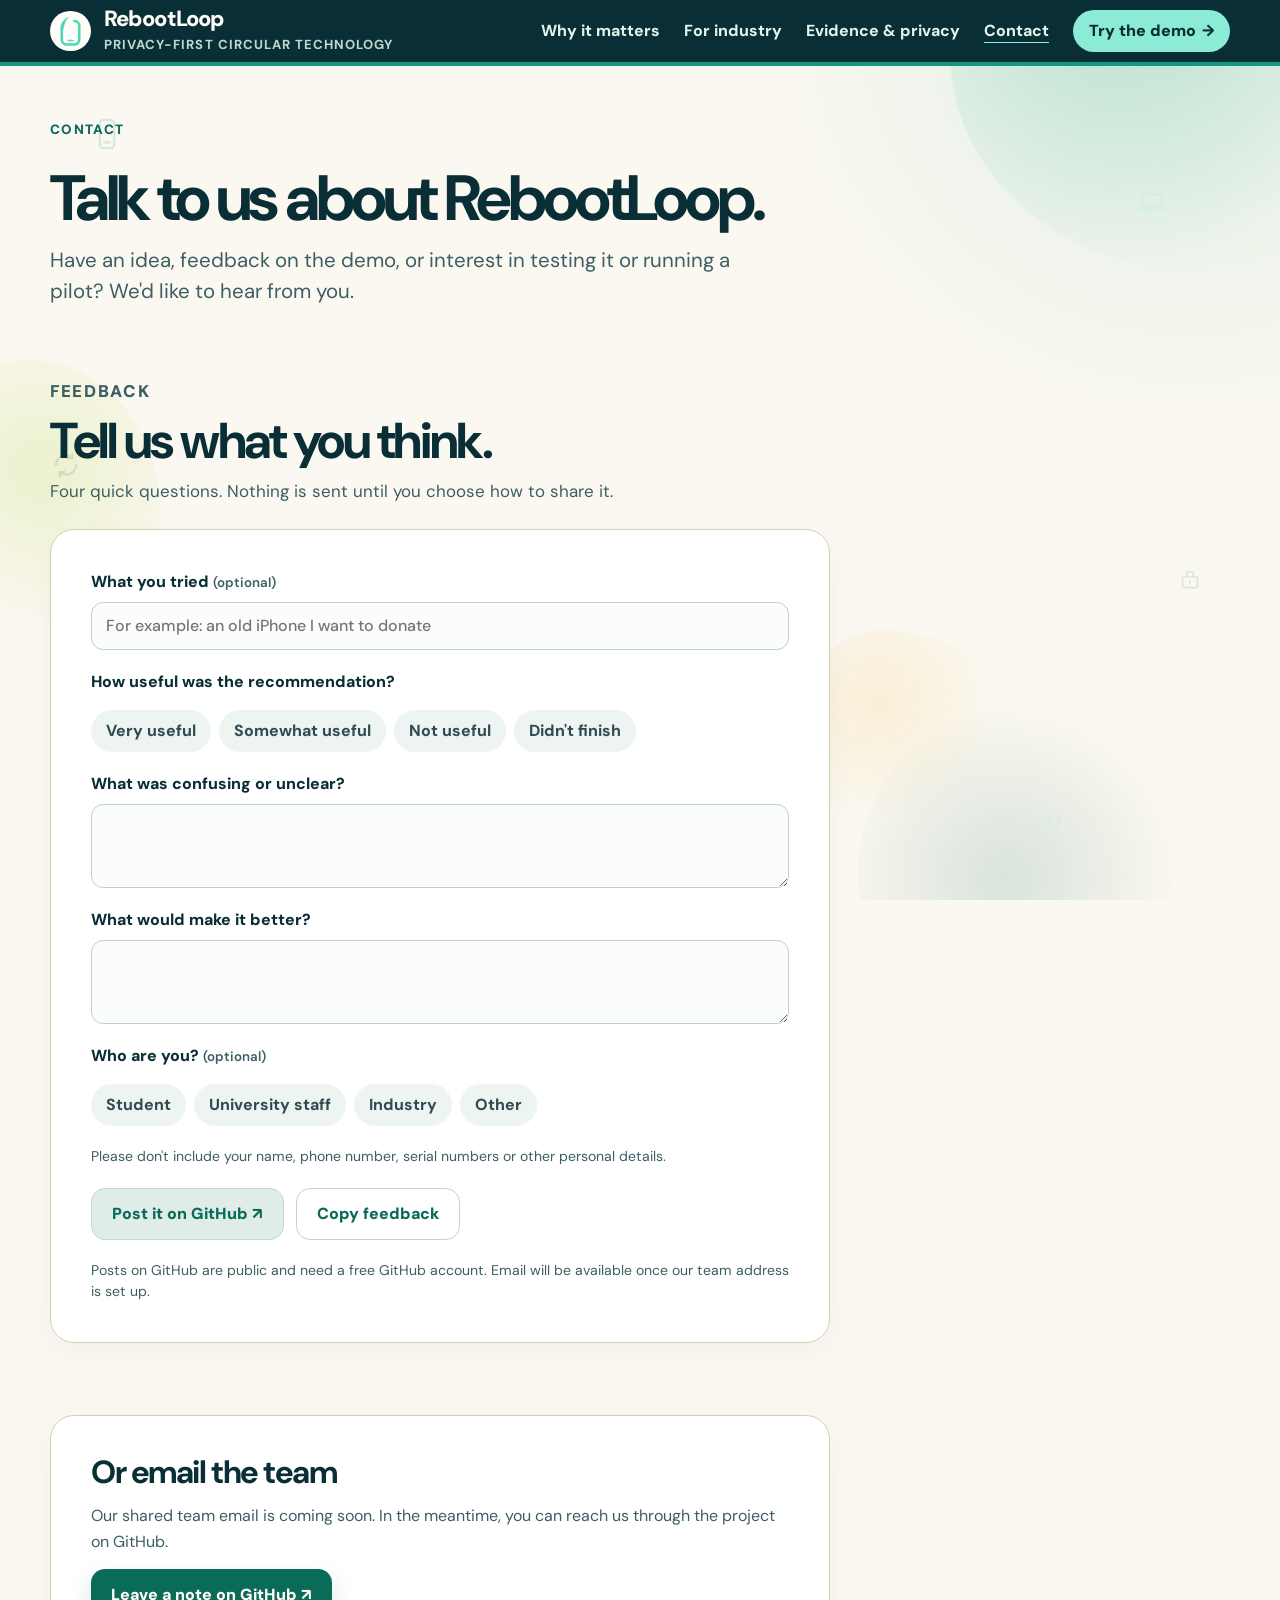
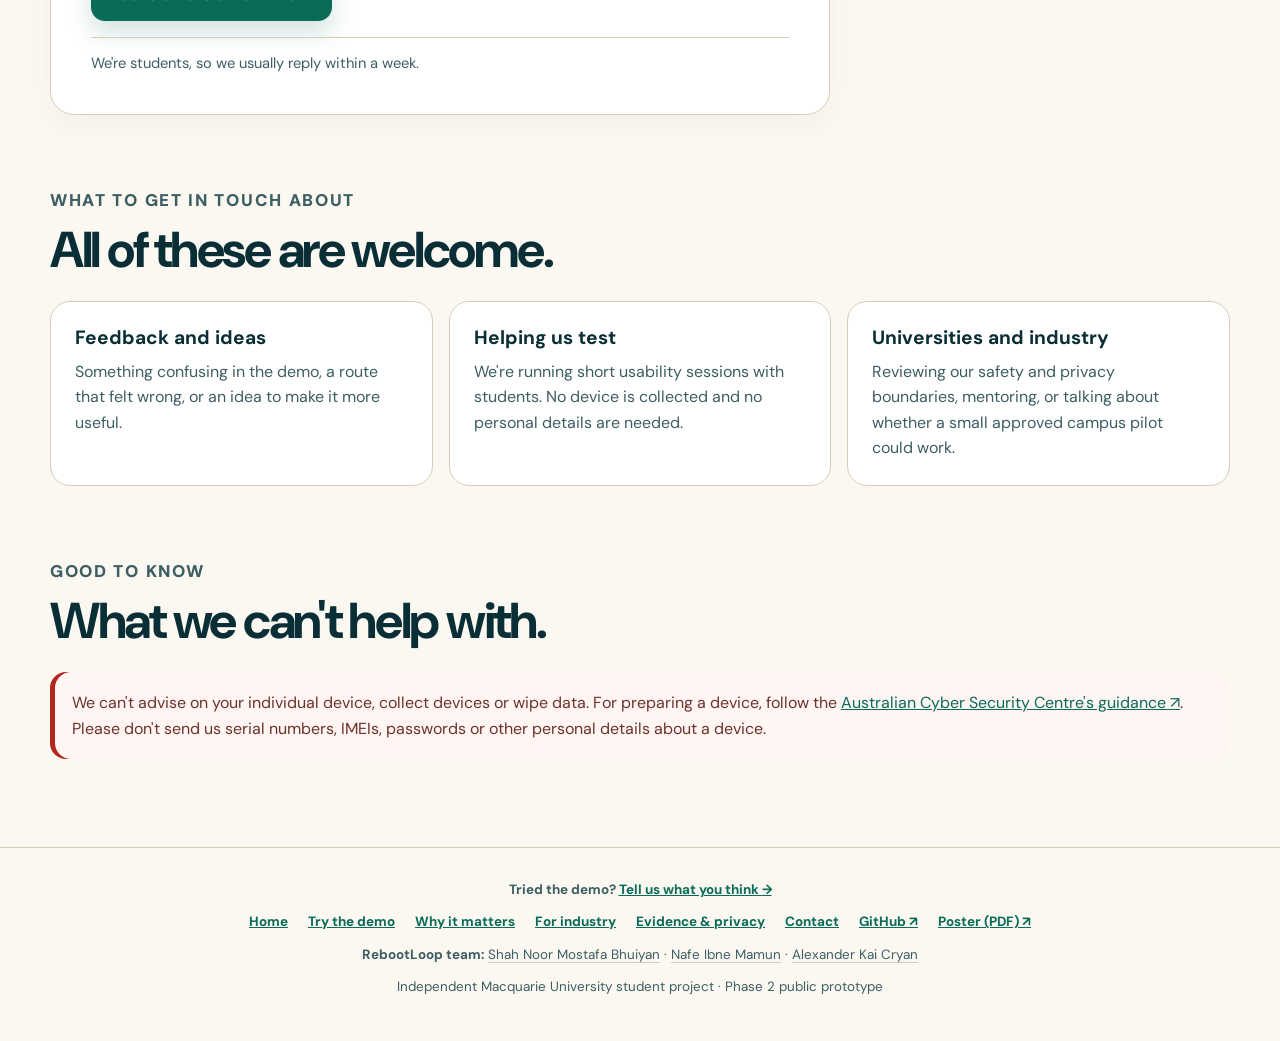
==== commit caeaac4b: "Revert titles to the sans headline font, keep the italic serif accent" ====
--- a/prototype/contact.html
+++ b/prototype/contact.html
@@ -9,7 +9,7 @@
   <link rel="icon" type="image/svg+xml" href="assets/brand/rebootloop-favicon.svg">
   <link rel="preconnect" href="https://fonts.googleapis.com">
   <link rel="preconnect" href="https://fonts.gstatic.com" crossorigin>
-  <link rel="stylesheet" href="https://fonts.googleapis.com/css2?family=Fraunces:ital,opsz,wght@0,9..144,300..700;1,9..144,300..700&family=DM+Sans:ital,opsz,wght@0,9..40,400..700;1,9..40,400..700&display=swap">
+  <link rel="stylesheet" href="https://fonts.googleapis.com/css2?family=DM+Sans:ital,opsz,wght@0,9..40,400..700;1,9..40,400..700&display=swap">
   <link rel="stylesheet" href="styles.css">
 </head>
 <body class="site-page">
--- a/prototype/styles.css
+++ b/prototype/styles.css
@@ -21,7 +21,6 @@
   --shadow: 0 22px 55px rgba(9, 46, 53, .10);
   --radius: 24px;
   --font-sans: "DM Sans", "Helvetica Neue", Arial, sans-serif;
-  --font-serif: "Fraunces", "Iowan Old Style", Georgia, serif;
   /* Fluid sizes: each grows smoothly from a 620px-tall window to a 940px-tall one (and with width where noted). */
   --header-h: clamp(48px, calc(48px + (100vh - 620px) * .05), 64px);
   --gap: clamp(10px, calc(10px + (100vh - 620px) * .05), 26px);
@@ -196,7 +195,6 @@
   margin: 0 0 14px;
 }
 h1, h2, h3, p { margin-top: 0; }
-h1, h2, h3, .aside-title { font-family: var(--font-serif); font-weight: 600; }
 h1, h2 { text-wrap: balance; }
 h1 { font-size: var(--fs-h1); line-height: .98; letter-spacing: -.06em; margin-bottom: calc(var(--gap) + 4px); max-width: 820px; }
 h2 { font-size: clamp(2rem, 4vw, 3.15rem); line-height: 1.05; letter-spacing: -.045em; margin-bottom: 14px; }
@@ -744,7 +742,7 @@
 
 /* Hero type: a heavy sans headline with one italic serif accent, and a quieter pull-quote line under it. */
 .hero-copy h1 { margin: 0; font-size: clamp(2.2rem, 3.9vw, 3.5rem); line-height: 1; letter-spacing: -.055em; }
-.hero-copy h1 em { position: relative; z-index: 0; padding: 0 .06em; color: var(--forest); font-style: italic; font-weight: 600; letter-spacing: -.02em; white-space: nowrap; }
+.hero-copy h1 em { position: relative; z-index: 0; padding: 0 .06em; color: var(--forest); font-family: "Iowan Old Style", "Palatino Linotype", Palatino, "Book Antiqua", Georgia, serif; font-style: italic; font-weight: 600; letter-spacing: -.02em; white-space: nowrap; }
 .hero-copy h1 em::after { content: ""; position: absolute; z-index: -1; left: 0; right: 0; bottom: .08em; height: .32em; border-radius: 4px; background: var(--lime); opacity: .55; }
 .hero-figure { margin: 0; }
 .hero-figure img { display: block; width: 100%; max-width: 100%; height: auto; aspect-ratio: 3 / 2; object-fit: cover; border-radius: var(--radius); box-shadow: var(--shadow); }
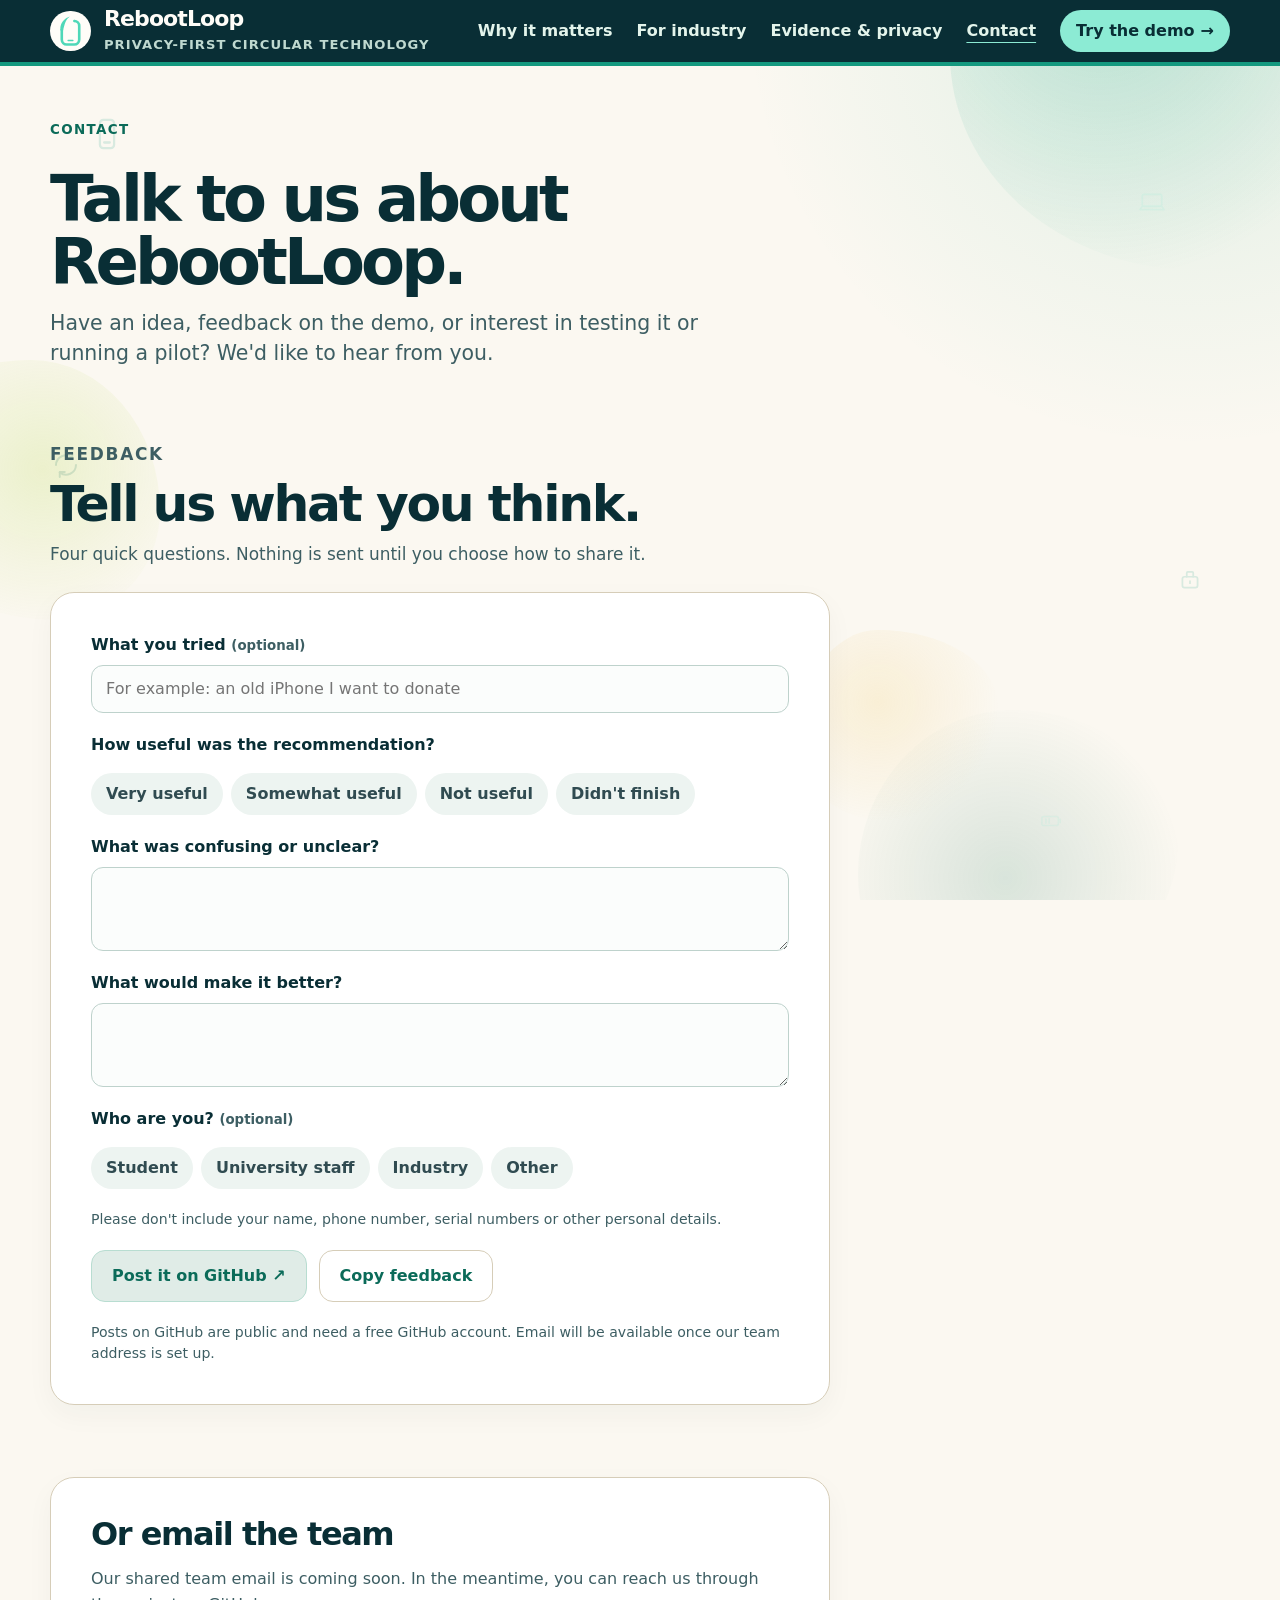
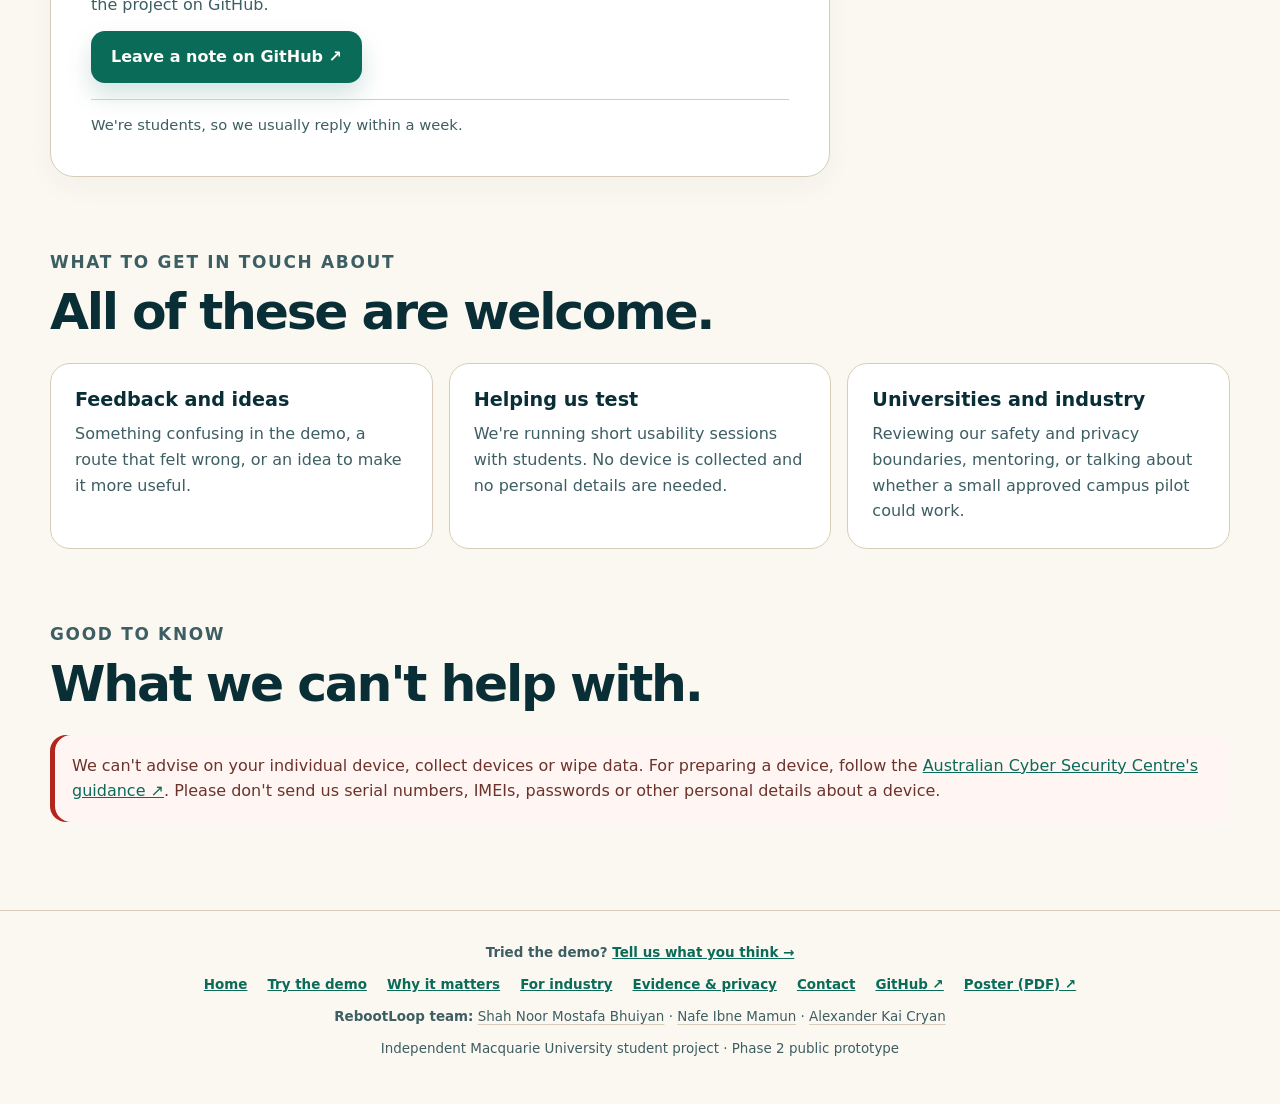
==== commit e914821f: "Revert body font back to Inter and drop the Google Fonts load" ====
--- a/prototype/contact.html
+++ b/prototype/contact.html
@@ -7,9 +7,6 @@
   <meta name="description" content="Get in touch with the RebootLoop team about ideas, feedback, testing or a pilot.">
   <title>Contact | RebootLoop</title>
   <link rel="icon" type="image/svg+xml" href="assets/brand/rebootloop-favicon.svg">
-  <link rel="preconnect" href="https://fonts.googleapis.com">
-  <link rel="preconnect" href="https://fonts.gstatic.com" crossorigin>
-  <link rel="stylesheet" href="https://fonts.googleapis.com/css2?family=DM+Sans:ital,opsz,wght@0,9..40,400..700;1,9..40,400..700&display=swap">
   <link rel="stylesheet" href="styles.css">
 </head>
 <body class="site-page">
--- a/prototype/styles.css
+++ b/prototype/styles.css
@@ -20,7 +20,7 @@
   --white: #fffdf8;      /* surface-raised (light): warm card fill, not pure #fff */
   --shadow: 0 22px 55px rgba(9, 46, 53, .10);
   --radius: 24px;
-  --font-sans: "DM Sans", "Helvetica Neue", Arial, sans-serif;
+  --font-sans: Inter, ui-sans-serif, system-ui, -apple-system, BlinkMacSystemFont, "Segoe UI", sans-serif;
   /* Fluid sizes: each grows smoothly from a 620px-tall window to a 940px-tall one (and with width where noted). */
   --header-h: clamp(48px, calc(48px + (100vh - 620px) * .05), 64px);
   --gap: clamp(10px, calc(10px + (100vh - 620px) * .05), 26px);
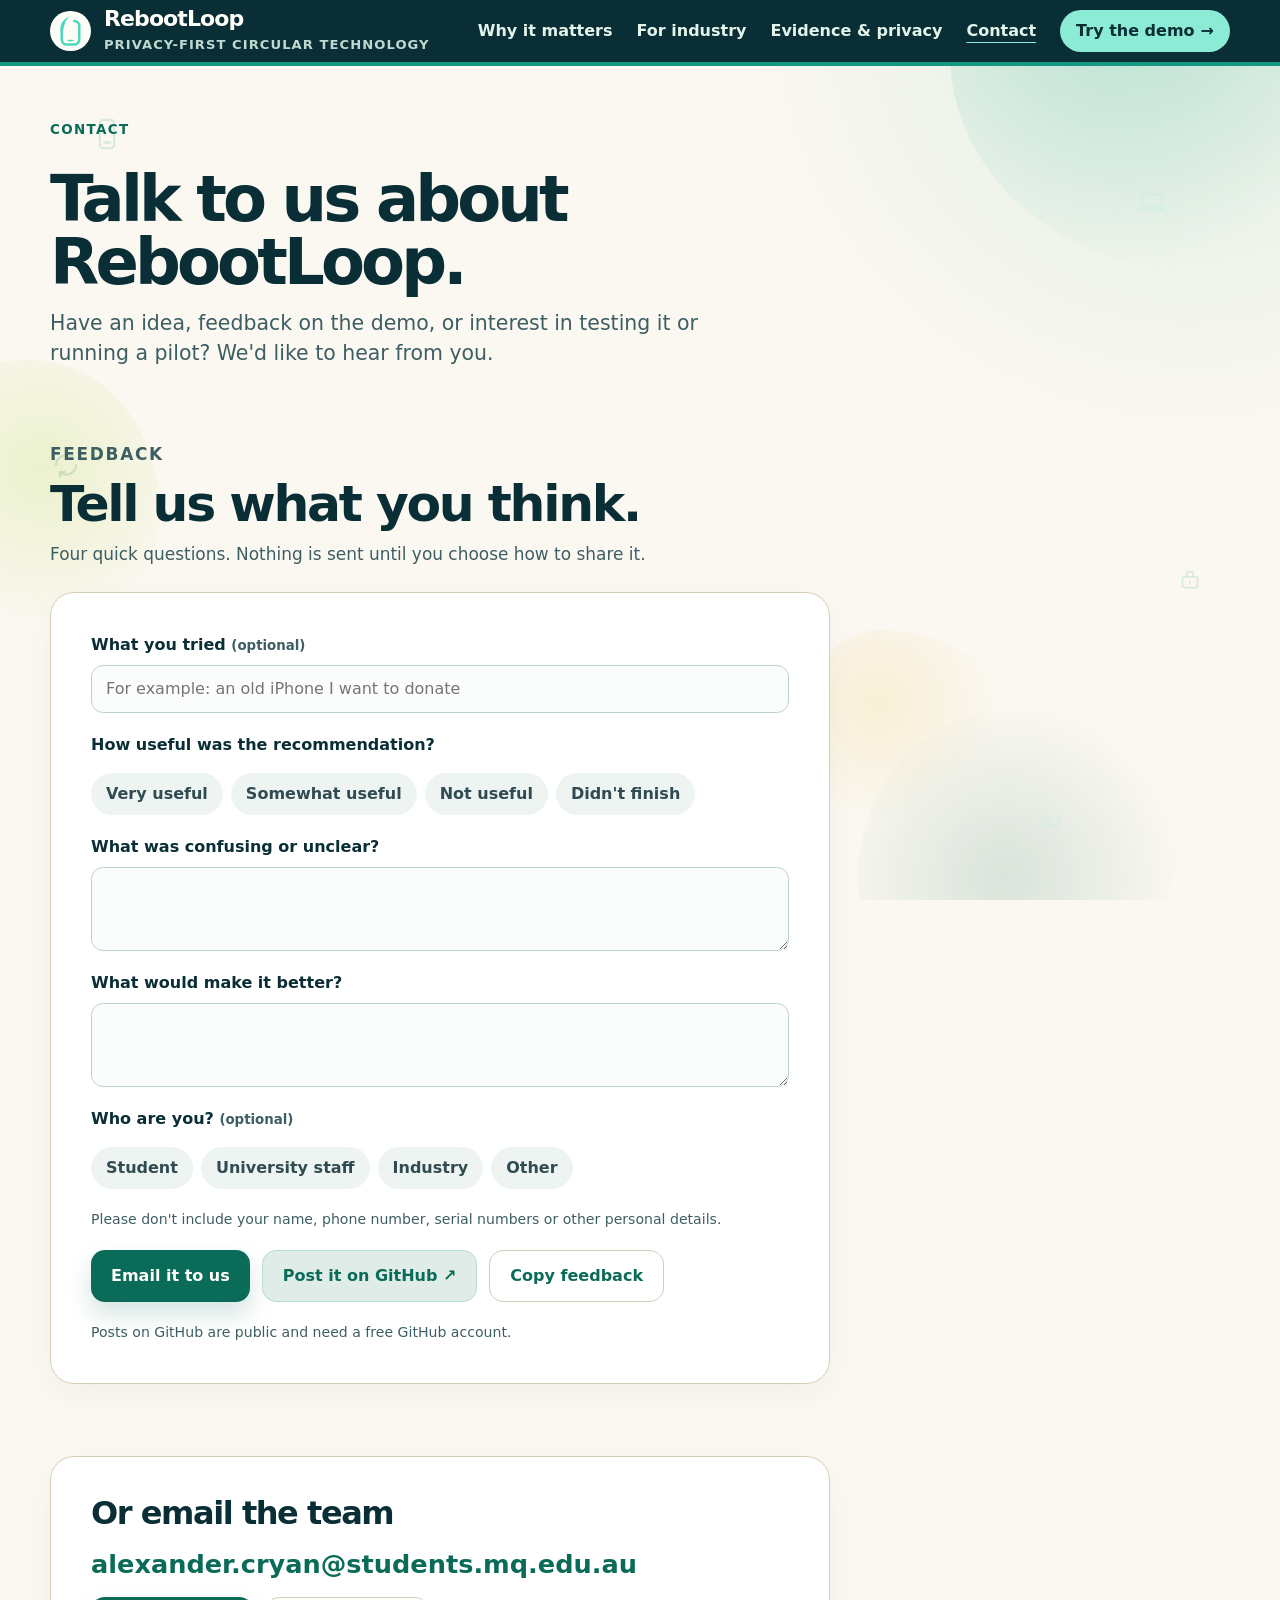
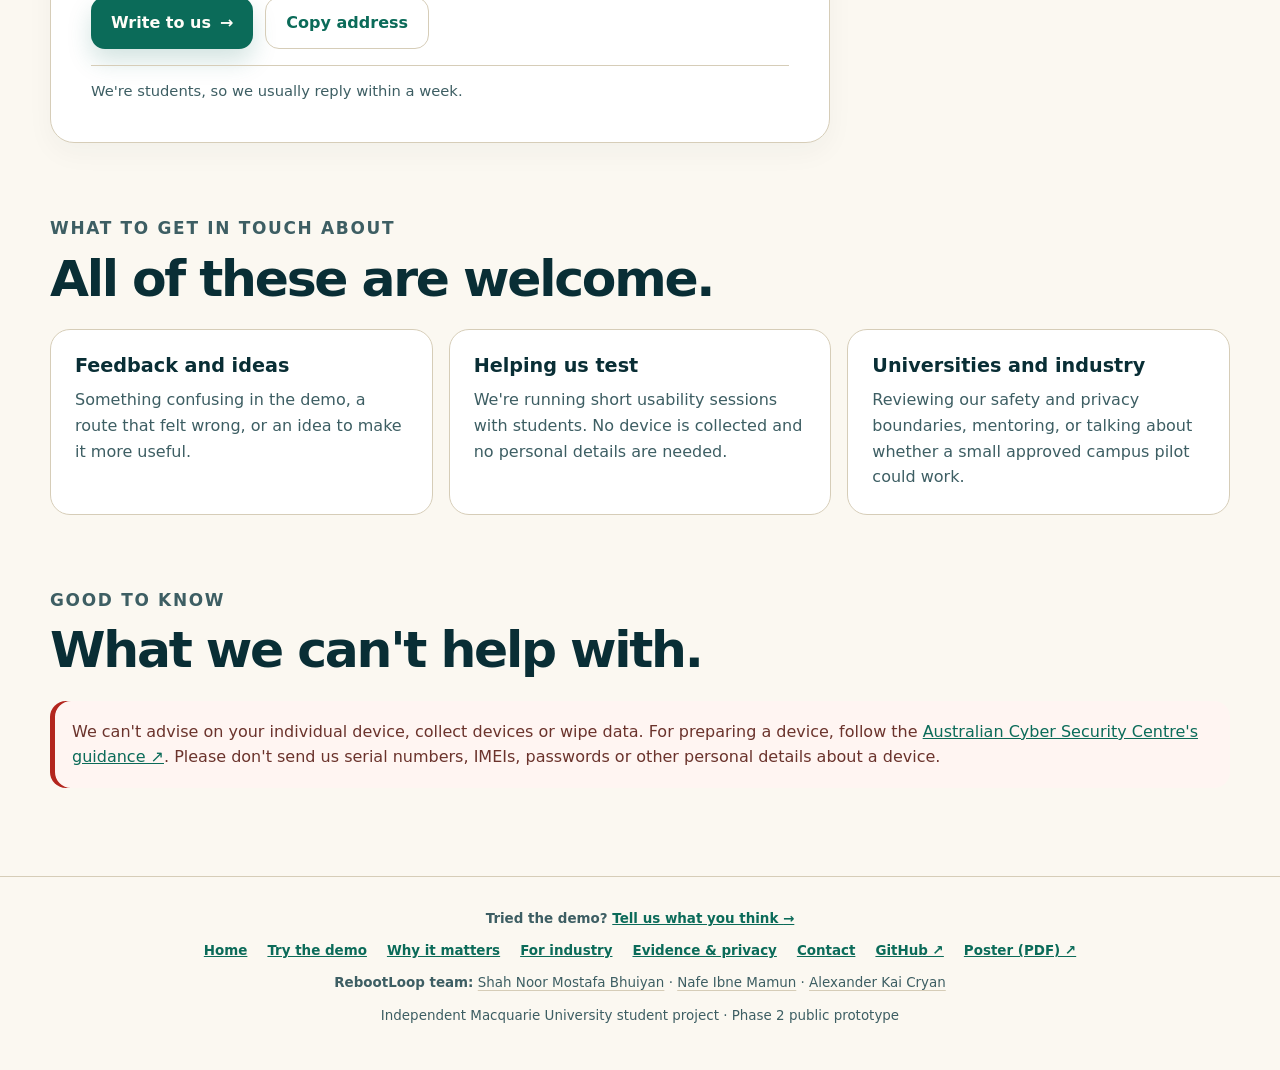
==== commit d906f328: "Wire up the team contact email on the contact/feedback page" ====
--- a/prototype/contact.html
+++ b/prototype/contact.html
@@ -92,7 +92,7 @@
     </section>
 
     <section class="contact-card" aria-labelledby="email-title">
-      <div class="contact-email" id="contactEmail" data-email="">
+      <div class="contact-email" id="contactEmail" data-email="alexander.cryan@students.mq.edu.au">
         <h2 id="email-title">Or email the team</h2>
         <div class="email-ready" hidden>
           <p class="email-address"><span id="emailText"></span></p>
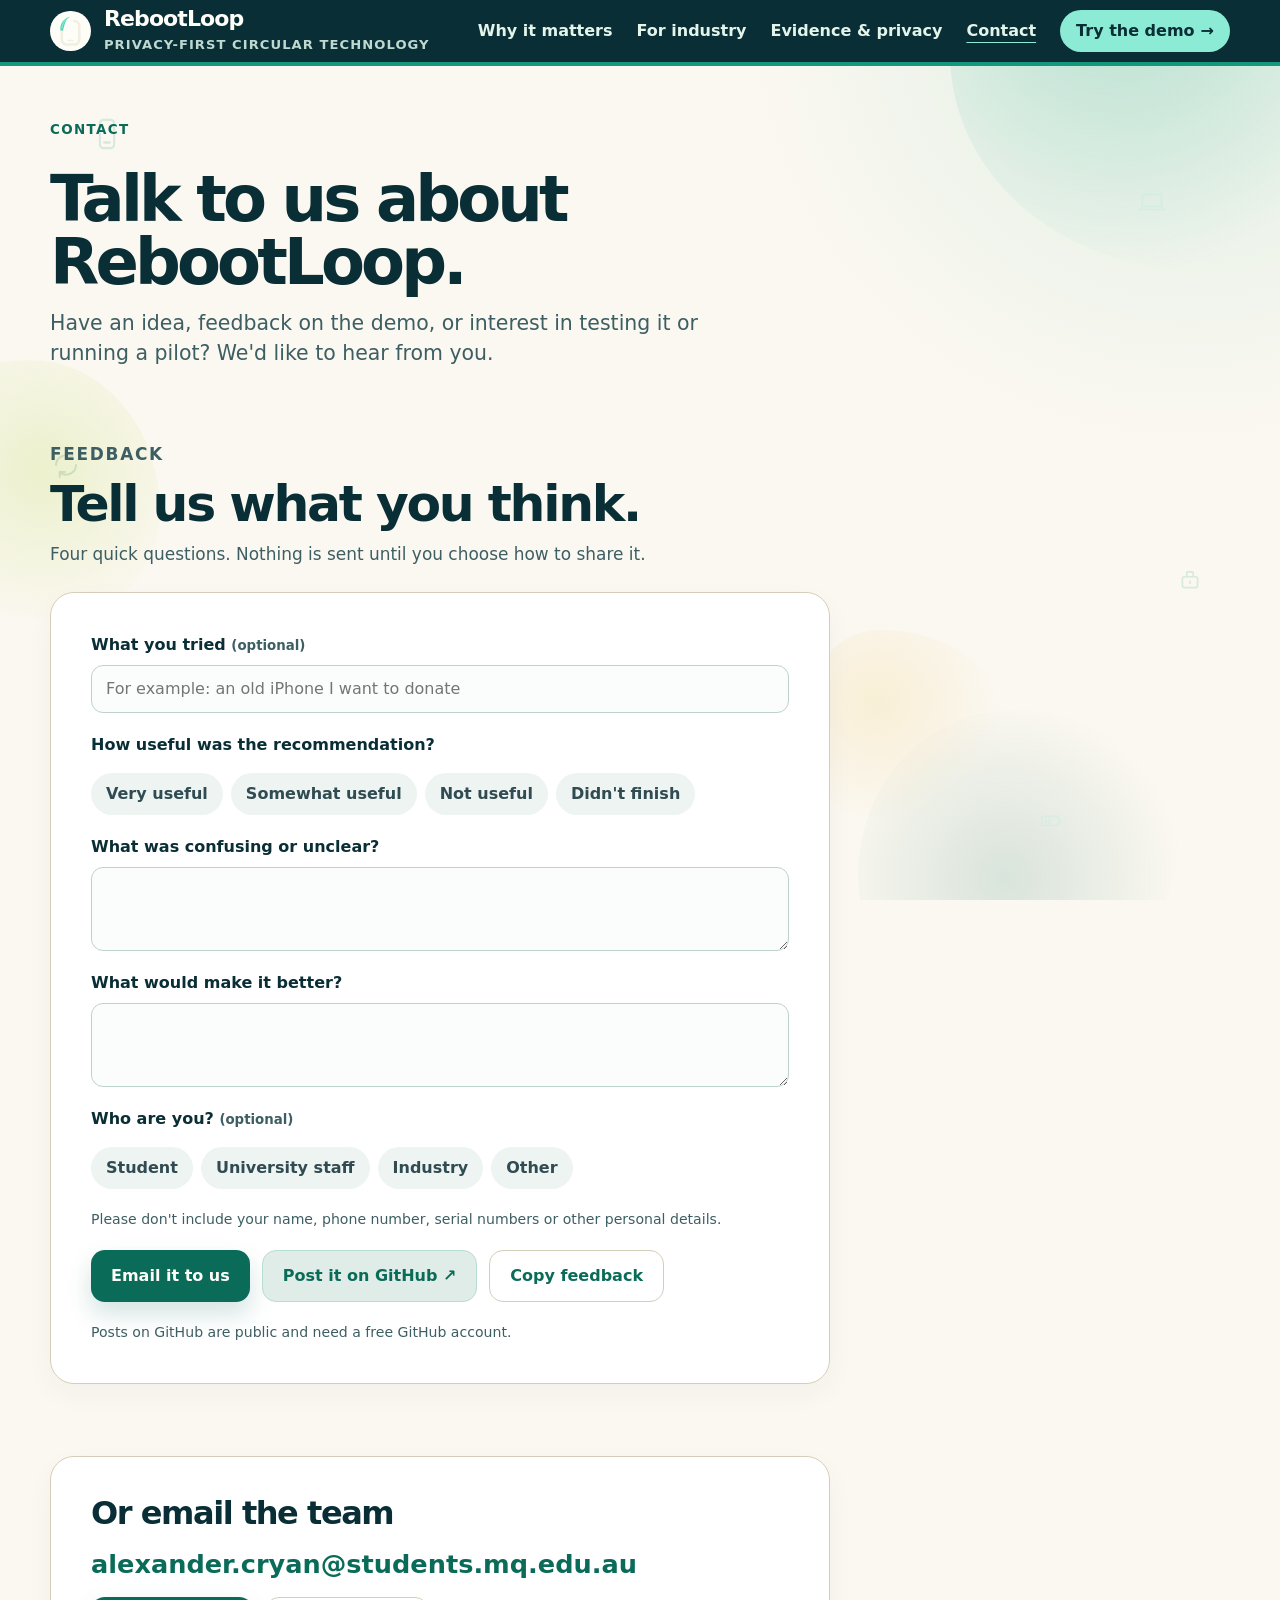
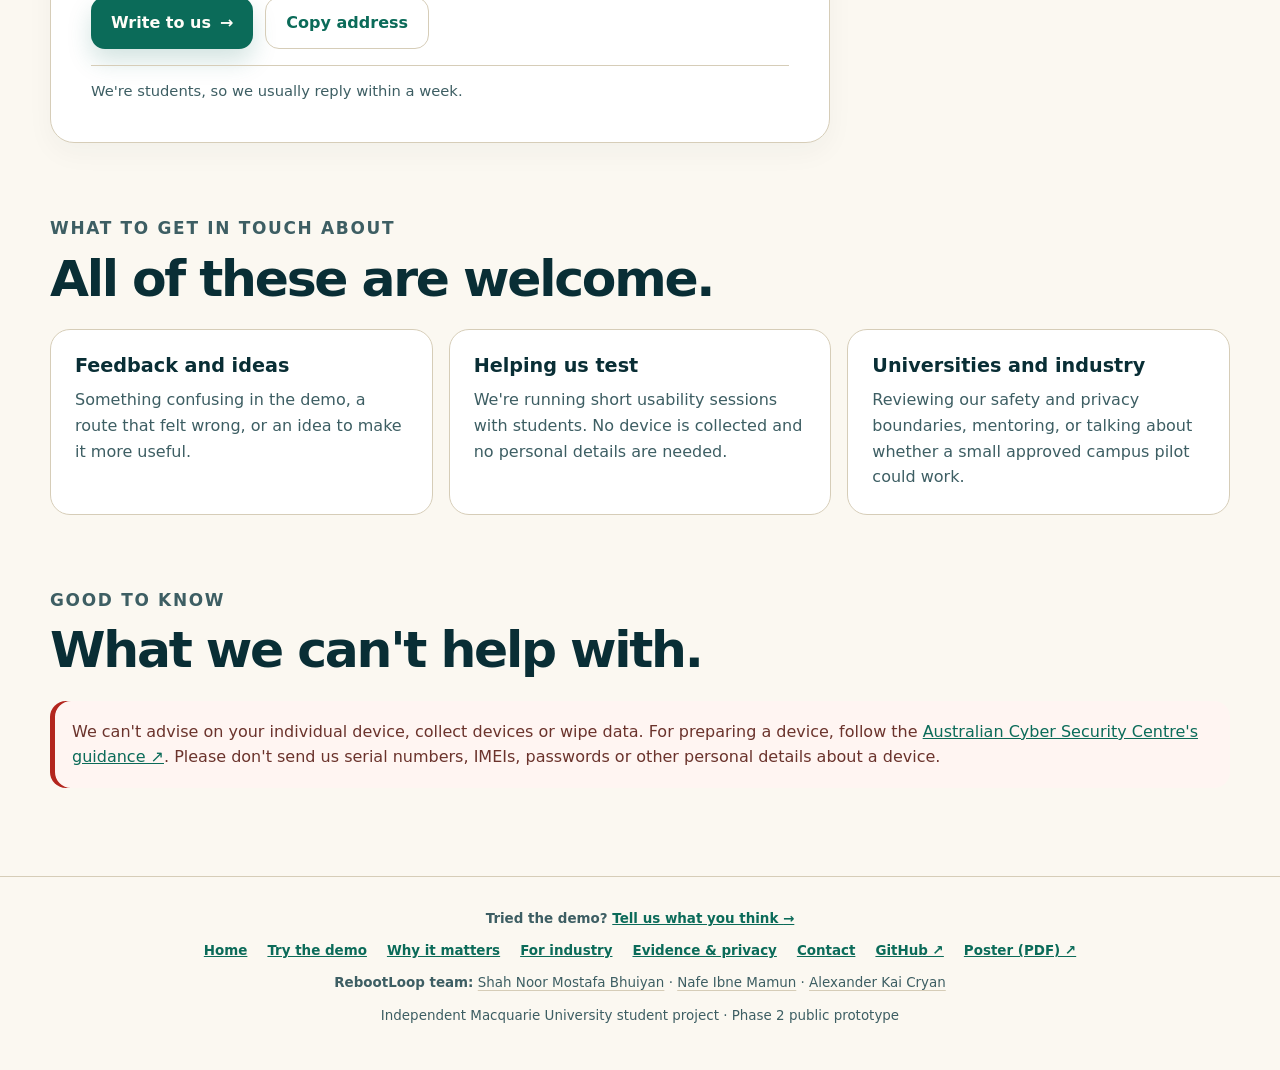
==== commit 87fdc0e0: "Use the animated loop-draw mark for the header logo" ====
--- a/prototype/contact.html
+++ b/prototype/contact.html
@@ -26,7 +26,7 @@
     <div class="header-inner">
       <a class="brand" href="index.html" aria-label="RebootLoop home">
         <div class="brand-mark" aria-hidden="true">
-          <img src="assets/brand/rebootloop-mark-mint.svg" alt="">
+          <img src="assets/brand/rebootloop-mark-mint-animated.svg" alt="">
         </div>
         <div>
           <div class="brand-name">RebootLoop</div>
@@ -82,7 +82,7 @@
         </fieldset>
         <p class="field-note">Please don't include your name, phone number, serial numbers or other personal details.</p>
         <div class="button-row">
-          <a class="primary-button" id="fbEmail" href="#" hidden>Email it to us</a>
+          <button class="primary-button" type="button" id="fbEmail" hidden>Email it to us</button>
           <a class="secondary-button" id="fbGitHub" href="https://github.com/RebootLoopMQ/RebootLoop/issues/new" target="_blank" rel="noopener noreferrer">Post it on GitHub ↗</a>
           <button class="quiet-button" type="button" id="fbCopy">Copy feedback</button>
         </div>
@@ -170,7 +170,9 @@
       });
     }
 
-    // Feedback: nothing is sent from this page. The answers become a message the person can email, post on GitHub or copy.
+    // Feedback: "Email it to us" sends straight to Formspree, which forwards it to our inbox —
+    // no mail app needed. Posting to GitHub or copying stay as manual alternatives.
+    const FEEDBACK_ENDPOINT = "https://formspree.io/f/xzeddqpd";
     const form = document.getElementById("feedbackForm");
     const fbStatus = document.getElementById("fbStatus");
     const tried = new URLSearchParams(location.search).get("tried");
@@ -195,7 +197,6 @@
       const text = feedbackText();
       const title = `Feedback: ${form.elements.tried.value.trim() || "RebootLoop demo"}`;
       document.getElementById("fbGitHub").href = `https://github.com/RebootLoopMQ/RebootLoop/issues/new?title=${encodeURIComponent(title)}&body=${encodeURIComponent(text)}`;
-      if (email) document.getElementById("fbEmail").href = `mailto:${email}?subject=${encodeURIComponent(title)}&body=${encodeURIComponent(text)}`;
     }
 
     if (email) {
@@ -206,13 +207,40 @@
     form.addEventListener("change", updateShareLinks);
     updateShareLinks();
 
-    for (const id of ["fbEmail", "fbGitHub"]) {
-      document.getElementById(id).addEventListener("click", event => {
-        if (hasAnswers()) { fbStatus.textContent = ""; return; }
-        event.preventDefault();
-        fbStatus.textContent = "Answer at least one question first.";
-      });
-    }
+    // Posting to GitHub needs at least one answer (an empty public issue isn't useful);
+    // emailing us doesn't — send it straight away, whatever's filled in.
+    document.getElementById("fbGitHub").addEventListener("click", event => {
+      if (hasAnswers()) { fbStatus.textContent = ""; return; }
+      event.preventDefault();
+      fbStatus.textContent = "Answer at least one question first.";
+    });
+    const fbEmailButton = document.getElementById("fbEmail");
+    fbEmailButton.addEventListener("click", async () => {
+      const title = `Feedback: ${form.elements.tried.value.trim() || "RebootLoop demo"}`;
+      fbEmailButton.disabled = true;
+      fbStatus.textContent = "Sending…";
+      try {
+        const data = new FormData(form);
+        data.set("_subject", title);
+        const res = await fetch(FEEDBACK_ENDPOINT, {
+          method: "POST",
+          headers: { Accept: "application/json" },
+          body: data
+        });
+        if (res.ok) {
+          fbStatus.textContent = "Sent — thanks for the feedback!";
+          form.reset();
+          updateShareLinks();
+        } else {
+          fbStatus.textContent = "Couldn't send that. Try \"Post it on GitHub\" or \"Copy feedback\" instead.";
+        }
+      } catch {
+        fbStatus.textContent = "Couldn't send that. Try \"Post it on GitHub\" or \"Copy feedback\" instead.";
+      } finally {
+        fbEmailButton.disabled = false;
+      }
+    });
+
     document.getElementById("fbCopy").addEventListener("click", async () => {
       if (!hasAnswers()) { fbStatus.textContent = "Answer at least one question first."; return; }
       const text = feedbackText();
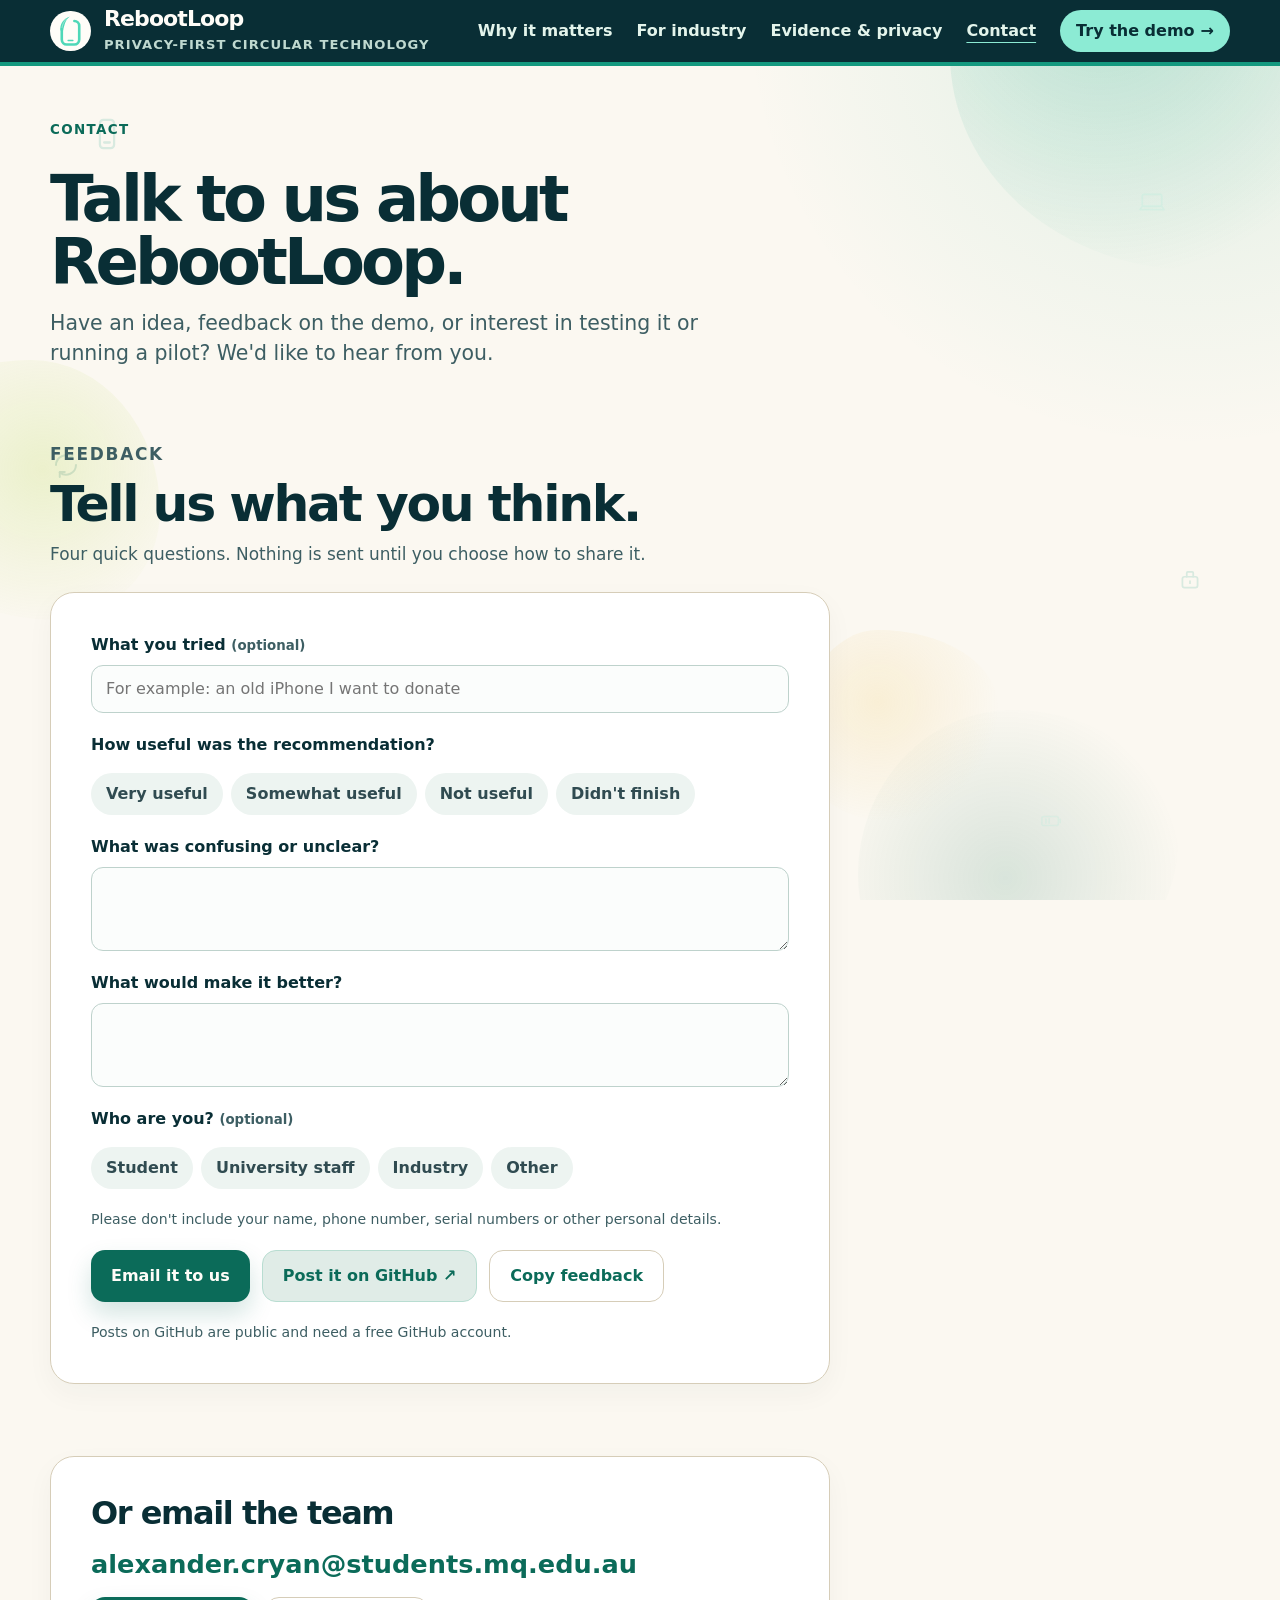
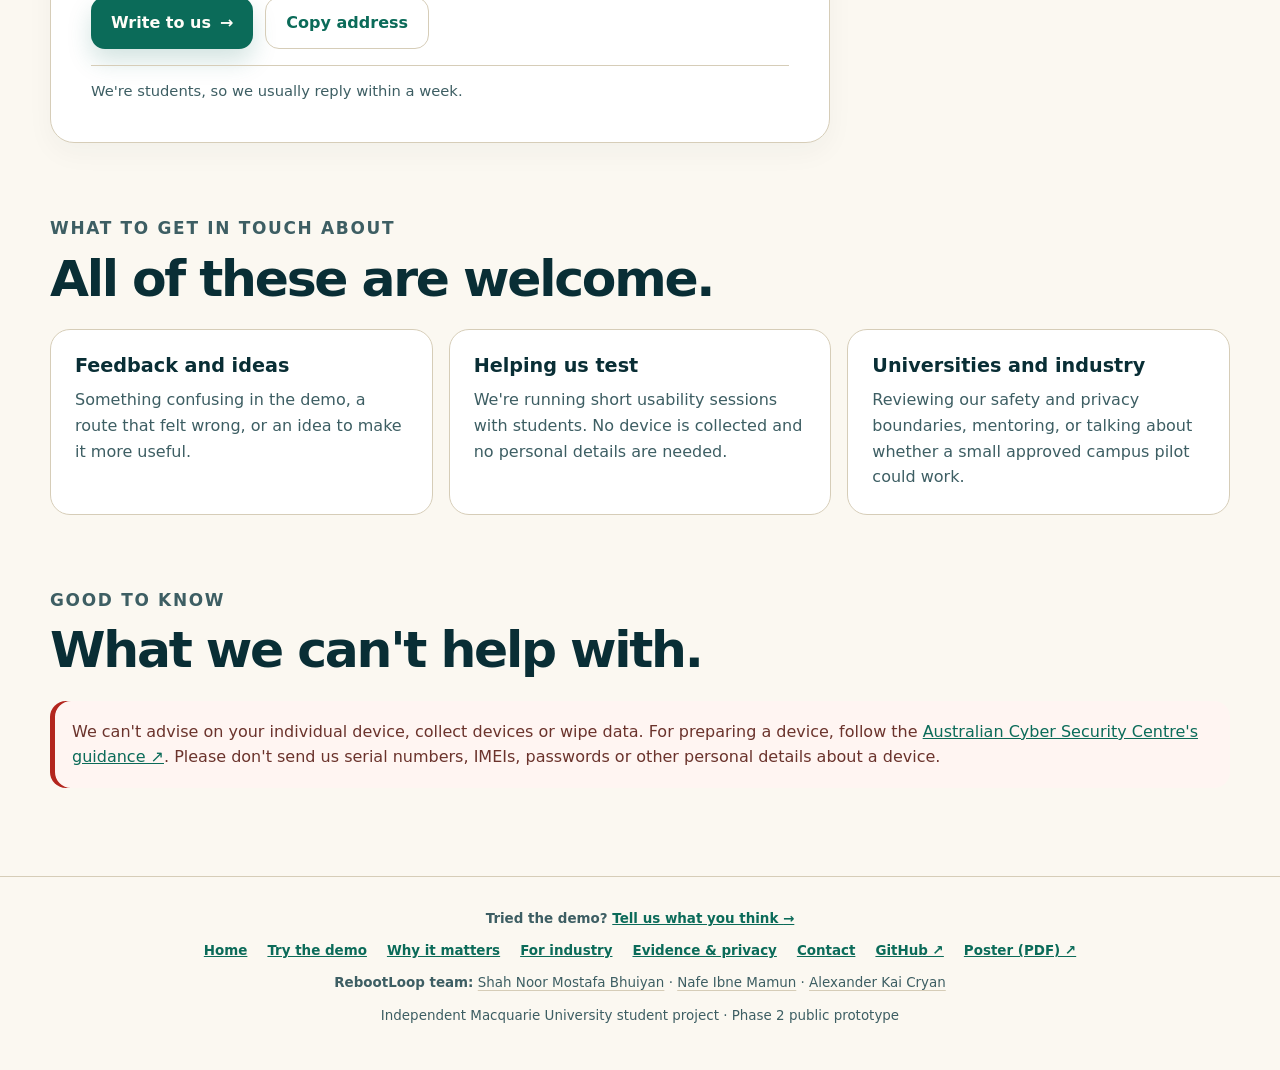
==== commit 9861b0ab: "Replay the header logo's draw-in animation on hover" ====
--- a/prototype/contact.html
+++ b/prototype/contact.html
@@ -8,6 +8,7 @@
   <title>Contact | RebootLoop</title>
   <link rel="icon" type="image/svg+xml" href="assets/brand/rebootloop-favicon.svg">
   <link rel="stylesheet" href="styles.css">
+  <script src="assets/brand-mark-replay.js" defer></script>
 </head>
 <body class="site-page">
   <div class="ambient" aria-hidden="true">
